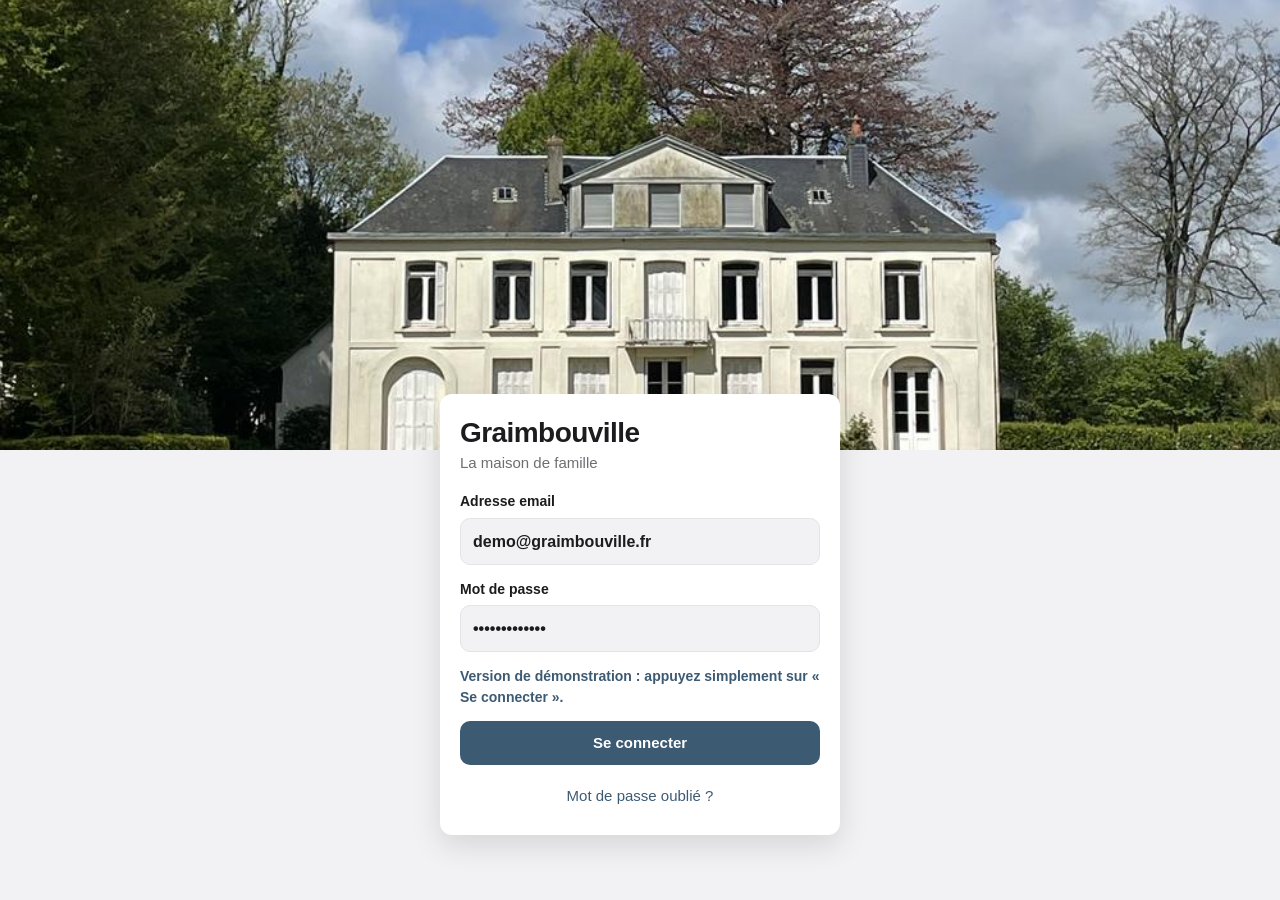
==== index.html @ 717fedf2 "Démo publique de Graimbouville (GitHub Pages) Co-Authored-By: Claude Opus 5.5 <noreply@anthropic.com" ====
<!doctype html>
<html lang="fr">
<head>
<meta charset="utf-8">
<meta name="viewport" content="width=device-width, initial-scale=1, viewport-fit=cover">
<meta name="robots" content="noindex, nofollow">
<link rel="icon" type="image/png" href="[data-uri]">
</head>
<body>
<title>Graimbouville</title>
<meta name="theme-color" content="#f2f2f5">
<style>
/* =====================================================================
   Graimbouville — feuille de style (mobile d'abord, mode sombre inclus)
   ===================================================================== */
:root {
  --primaire: #3d5a73;
  --primaire-clair: #eaeef2;
  --accent: #3d5a73;
  --fond: #f2f2f5;
  --carte: #ffffff;
  --texte: #1c1c1e;
  --discret: #6e6e73;
  --bordure: #e3e3e8;
  --segment: #e4e4e9;
  --bouton-gris: #e3e3e8;
  --nav-fond: rgba(249, 249, 251, .94);
  --toast: #2c2c2e;
  --danger: #c0392b;
  --succes: #3d5a73;
  --ombre: none;
  --entete-fond: #f2f2f5;
  --entete-texte: #1c1c1e;
  --sur-primaire: #ffffff;
  --rayon: 12px;
  --nav-h: 64px;
  color-scheme: light;
}
/* Thème sombre : selon le réglage du téléphone, ou forcé par data-theme */
@media (prefers-color-scheme: dark) {
  :root:not([data-theme="light"]) {
    --primaire: #9bb7cf;
    --primaire-clair: #243241;
    --accent: #9bb7cf;
    --fond: #0f1012;
    --carte: #1c1c1e;
    --texte: #f2f2f7;
    --discret: #98989f;
    --bordure: #2e2e31;
    --segment: #26262a;
    --bouton-gris: #2c2c2f;
    --nav-fond: rgba(22, 22, 24, .94);
    --toast: #3a3a3d;
    --danger: #ff6b5e;
    --succes: #9bb7cf;
    --ombre: none;
    --entete-fond: #0f1012;
    --entete-texte: #f2f2f7;
    --sur-primaire: #0f1a24;
    color-scheme: dark;
  }
}
:root[data-theme="dark"] {
  --primaire: #9bb7cf;
  --primaire-clair: #243241;
  --accent: #9bb7cf;
  --fond: #0f1012;
  --carte: #1c1c1e;
  --texte: #f2f2f7;
  --discret: #98989f;
  --bordure: #2e2e31;
  --segment: #26262a;
  --bouton-gris: #2c2c2f;
  --nav-fond: rgba(22, 22, 24, .94);
  --toast: #3a3a3d;
  --danger: #ff6b5e;
  --succes: #9bb7cf;
  --ombre: none;
  --entete-fond: #0f1012;
  --entete-texte: #f2f2f7;
  --sur-primaire: #0f1a24;
  color-scheme: dark;
}

* { box-sizing: border-box; }
html { -webkit-text-size-adjust: 100%; }
body {
  margin: 0;
  font-family: -apple-system, BlinkMacSystemFont, "Segoe UI", Roboto, "Helvetica Neue", Arial, sans-serif;
  font-size: 16px;
  line-height: 1.45;
  background: var(--fond);
  color: var(--texte);
  -webkit-tap-highlight-color: transparent;
}
[hidden] { display: none !important; }
a { color: var(--primaire); }
h1, h2, h3 { margin: 0; line-height: 1.2; }
code { background: var(--primaire-clair); padding: 1px 5px; border-radius: 4px; }

/* ---------- Écrans plein écran ---------- */
.ecran-centre {
  min-height: 100vh;
  min-height: 100dvh;
  display: flex; flex-direction: column; align-items: center; justify-content: center;
  padding: 24px 16px; text-align: center; gap: 8px;
}
.logo { border-radius: 22px; }
.sous-titre { color: var(--discret); margin: 0 0 16px; }

/* ---------- Écran de connexion avec la photo de la maison ---------- */
.connexion { min-height: 100vh; min-height: 100dvh; display: flex; flex-direction: column; background: var(--fond); }
.connexion-photo { height: 50vh; height: 50dvh; min-height: 260px; max-height: 560px; overflow: hidden; background: #c9d6e2; }
.connexion-photo img { width: 100%; height: 100%; object-fit: cover; object-position: center 62%; display: block; }
.connexion-contenu {
  position: relative; flex: 1; display: flex; justify-content: center; align-items: flex-start;
  margin-top: -56px; padding: 0 16px calc(24px + env(safe-area-inset-bottom));
}
.connexion-titre { display: flex; flex-direction: column; gap: 2px; margin-bottom: 4px; }
.connexion-titre h1 { font-size: 28px; font-weight: 700; letter-spacing: -.02em; }
.connexion-titre .sous-titre { margin: 0; font-size: 15px; }
.formulaire-connexion {
  width: 100%; max-width: 400px; text-align: left; background: var(--carte);
  display: flex; flex-direction: column; gap: 14px; padding: 22px 20px; border-radius: 16px;
  box-shadow: 0 10px 30px rgba(0, 0, 0, .12);
}
.formulaire-connexion label { display: flex; flex-direction: column; gap: 6px; font-weight: 600; font-size: 14px; }

/* ---------- En-tête ---------- */
.entete {
  position: sticky; top: 0; z-index: 10;
  display: flex; align-items: center; gap: 10px;
  padding: calc(env(safe-area-inset-top) + 10px) 16px 10px;
  padding-left: max(16px, env(safe-area-inset-left, 0px)); padding-right: max(16px, env(safe-area-inset-right, 0px));
  background: var(--entete-fond); color: var(--entete-texte);
}
.entete h1 { font-size: 30px; font-weight: 700; letter-spacing: -.02em; flex: 1; }
.entete .btn-icone { color: var(--texte); background: var(--bouton-gris); width: 36px; height: 36px; }
.pastille { font-size: 12px; background: var(--danger); color: #fff; padding: 3px 8px; border-radius: 99px; }

/* ---------- Icônes au trait ---------- */
.ico { display: inline-flex; flex: none; width: 1.15em; height: 1.15em; }
.ico svg, svg.ico { width: 100%; height: 100%; }
svg.ico, .ico svg { fill: none; stroke: currentColor; stroke-width: 1.8; stroke-linecap: round; stroke-linejoin: round; }

/* ---------- Contenu ---------- */
main {
  padding: 12px 16px calc(var(--nav-h) + env(safe-area-inset-bottom) + 90px);
  max-width: 720px; margin: 0 auto;
  display: flex; flex-direction: column; gap: 12px;
}
.carte { background: var(--carte); border-radius: var(--rayon); }
.pile { display: flex; flex-direction: column; gap: 10px; }
.discret { color: var(--discret); font-size: 14px; }
.erreur { color: var(--danger); font-size: 14px; margin: 0; }

.vide { text-align: center; color: var(--discret); padding: 36px 16px; }
.vide p { margin: 4px 0; }
.rouet {
  width: 28px; height: 28px; margin: 0 auto 10px;
  border: 3px solid var(--bordure); border-top-color: var(--primaire); border-radius: 50%;
  animation: tourner .8s linear infinite;
}
@keyframes tourner { to { transform: rotate(360deg); } }

.bandeau {
  display: flex; align-items: center; gap: 10px;
  padding: 10px 14px; font-size: 14px;
  background: var(--primaire-clair); color: var(--texte);
}
#bandeau-installation { max-width: 720px; margin: 10px auto 0; border-radius: var(--rayon); width: calc(100% - 32px); }
#bandeau-installation span { flex: 1; }
.bandeau.info { border-radius: var(--rayon); color: var(--discret); background: var(--carte); }
.bandeau .ico { color: var(--primaire); }

/* ---------- Boutons ---------- */
button { font: inherit; color: inherit; }
.btn {
  display: inline-flex; align-items: center; justify-content: center; gap: 6px;
  min-height: 44px; padding: 10px 16px;
  border-radius: 10px; border: 1px solid transparent;
  font-weight: 600; font-size: 15px; text-decoration: none; cursor: pointer;
  background: var(--primaire-clair); color: var(--primaire);
}
.btn:disabled { opacity: .55; cursor: default; }
.btn.primaire { background: var(--primaire); color: var(--sur-primaire); }
.btn.secondaire { background: var(--carte); border-color: var(--bordure); color: var(--texte); }
.btn.danger { background: transparent; border-color: var(--danger); color: var(--danger); }
.btn.lien { background: none; border: none; min-height: 0; padding: 6px 4px; color: var(--primaire); font-weight: 500; }
.btn.lien.danger { color: var(--danger); }
.btn.large { width: 100%; }
.btn.petit { min-height: 34px; padding: 6px 12px; font-size: 14px; }
.btn-icone {
  width: 40px; height: 40px; flex: none;
  display: inline-flex; align-items: center; justify-content: center;
  border: none; border-radius: 50%; background: transparent; cursor: pointer; font-size: 18px;
}
.btn-icone.petit { width: 34px; height: 34px; font-size: 16px; }
.btn-icone:disabled { opacity: .25; }
.btn-icone:active, .btn:active { transform: scale(.97); }

/* ---------- Bouton flottant ---------- */
.fab {
  position: fixed; z-index: 20;
  right: 18px; bottom: calc(var(--nav-h) + env(safe-area-inset-bottom) + 16px);
  width: 56px; height: 56px; border-radius: 50%; border: none;
  display: flex; align-items: center; justify-content: center;
  background: var(--primaire); color: var(--sur-primaire); font-size: 26px;
  box-shadow: 0 4px 14px rgba(0, 0, 0, .2); cursor: pointer;
}
.fab .ico { stroke-width: 2.2; }
.fab:active { transform: scale(.94); }

/* ---------- Barre d'onglets du bas ---------- */
.onglets {
  position: fixed; left: 0; right: 0; bottom: 0; z-index: 15;
  display: grid; grid-template-columns: repeat(4, 1fr);
  height: calc(var(--nav-h) + env(safe-area-inset-bottom));
  padding-bottom: env(safe-area-inset-bottom);
  background: var(--nav-fond); border-top: 1px solid var(--bordure);
  -webkit-backdrop-filter: blur(12px); backdrop-filter: blur(12px);
}
.onglets button {
  display: flex; flex-direction: column; align-items: center; justify-content: center; gap: 3px;
  border: none; background: none; font-size: 11px; color: var(--discret); cursor: pointer;
}
.onglets button .ico { width: 24px; height: 24px; }
.onglets button.actif { color: var(--primaire); font-weight: 600; }

/* ---------- Sous-onglets ---------- */
.sous-onglets { display: flex; gap: 4px; background: var(--segment); padding: 3px; border-radius: 10px; }
.sous-onglets button {
  flex: 1; border: none; background: none; padding: 8px 4px; border-radius: 8px;
  font-size: 14px; font-weight: 500; color: var(--discret); cursor: pointer; white-space: nowrap;
}
.sous-onglets button.actif { background: var(--carte); color: var(--texte); font-weight: 600; box-shadow: 0 1px 3px rgba(0, 0, 0, .1); }

/* ---------- Formulaires ---------- */
input, select, textarea {
  width: 100%; font: inherit; font-size: 16px; /* 16px évite le zoom automatique sur iPhone */
  padding: 11px 12px; border-radius: 10px;
  border: 1px solid var(--bordure); background: var(--fond); color: var(--texte);
}
textarea { resize: vertical; }
input:focus, select:focus, textarea:focus { outline: 2px solid var(--primaire); outline-offset: 0; border-color: transparent; }
select { appearance: none; -webkit-appearance: none;
  background-image: linear-gradient(45deg, transparent 50%, var(--discret) 50%), linear-gradient(135deg, var(--discret) 50%, transparent 50%);
  background-position: calc(100% - 18px) 50%, calc(100% - 13px) 50%;
  background-size: 5px 5px; background-repeat: no-repeat; padding-right: 32px; }
input[type="date"] { min-height: 46px; }

dialog#modale {
  width: 100%; max-width: 560px; max-height: 92vh; max-height: 92dvh;
  margin: auto auto 0; padding: 0; border: none;
  border-radius: 20px 20px 0 0; background: var(--carte); color: var(--texte);
}
@media (min-width: 600px) { dialog#modale { margin: auto; border-radius: 20px; } }
dialog#modale::backdrop { background: rgba(0, 0, 0, .45); }
.formulaire { display: flex; flex-direction: column; max-height: 92vh; max-height: 92dvh; }
.formulaire-entete { display: flex; align-items: center; justify-content: space-between; padding: 14px 12px 8px 18px; border-bottom: 1px solid var(--bordure); }
.formulaire-entete h2 { font-size: 18px; }
.formulaire-corps { overflow-y: auto; padding: 14px 18px; display: flex; flex-direction: column; gap: 14px; -webkit-overflow-scrolling: touch; }
.formulaire-pied {
  display: flex; gap: 8px; align-items: center; flex-wrap: wrap;
  padding: 12px 18px calc(12px + env(safe-area-inset-bottom)); border-top: 1px solid var(--bordure);
}
.formulaire .erreur { padding: 0 18px; }
.espace { flex: 1; }
.champ { display: flex; flex-direction: column; gap: 6px; }
.label { font-weight: 600; font-size: 14px; }
.aide { color: var(--discret); }
.avec-bouton { display: flex; gap: 6px; align-items: center; }

.segments { display: flex; gap: 6px; flex-wrap: wrap; }
.segments label { flex: 1; min-width: 110px; }
.segments input { position: absolute; opacity: 0; pointer-events: none; width: 1px; }
.segments span {
  display: block; text-align: center; padding: 11px; border-radius: 10px; cursor: pointer;
  border: 1px solid var(--bordure); background: var(--fond); font-weight: 600;
}
.segments input:checked + span { background: var(--primaire); color: var(--sur-primaire); border-color: var(--primaire); }

.champ-photo .rangee { display: flex; gap: 8px; align-items: center; flex-wrap: wrap; }
img.apercu { max-width: 100%; max-height: 240px; border-radius: 10px; display: block; margin-bottom: 8px; cursor: zoom-in; }
.champ-photos { display: flex; flex-direction: column; gap: 10px; }
.liste-photos-form { display: flex; flex-direction: column; gap: 10px; }
.photo-form { display: flex; gap: 10px; align-items: flex-start; }
.photo-form .miniature { width: 92px; height: 92px; }
.photo-form-texte { flex: 1; display: flex; flex-direction: column; align-items: flex-start; gap: 2px; }

img.miniature { width: 56px; height: 56px; object-fit: cover; border-radius: 8px; flex: none; cursor: zoom-in; background: var(--primaire-clair); }
img.en-chargement { background: var(--primaire-clair); min-height: 60px; animation: pulser 1.2s ease-in-out infinite; }
@keyframes pulser { 50% { opacity: .5; } }
.photo-absente { font-size: 13px; color: var(--discret); font-style: italic; }

/* ---------- Dépenses ---------- */
.filtres { display: flex; gap: 6px; flex-wrap: wrap; align-items: center; }
.filtres select { width: auto; flex: 1 1 120px; padding: 7px 30px 7px 12px; font-size: 14px; border-radius: 99px; background-color: var(--carte); color: var(--texte); }
.filtres select.actif { border-color: var(--primaire); background-color: var(--primaire); color: var(--sur-primaire); font-weight: 600; }
.resume { padding: 16px; display: flex; gap: 16px; align-items: center; flex-wrap: wrap; }
.resume-total { display: flex; flex-direction: column; flex: 1; min-width: 150px; }
.resume-total strong { font-size: 30px; font-weight: 700; letter-spacing: -.02em; color: var(--texte); font-variant-numeric: tabular-nums; }
.resume-payeurs { display: flex; flex-direction: column; gap: 4px; font-size: 14px; }
.resume-payeurs div { display: flex; justify-content: space-between; gap: 16px; font-variant-numeric: tabular-nums; }
.groupe { display: flex; flex-direction: column; gap: 6px; }
.groupe-titre { display: flex; justify-content: space-between; font-size: 12.5px; font-weight: 500; color: var(--discret); text-transform: uppercase; letter-spacing: .04em; padding: 8px 16px 0; font-variant-numeric: tabular-nums; }
.liste { overflow: hidden; }
.ligne-depense {
  display: flex; align-items: center; gap: 12px; width: 100%;
  padding: 12px 14px; background: none; border: none; border-bottom: 1px solid var(--bordure);
  text-align: left; cursor: pointer;
}
.ligne-depense:last-child { border-bottom: none; }
.ligne-depense:active { background: var(--primaire-clair); }
.icone-cat { font-size: 18px; width: 36px; height: 36px; flex: none; display: flex; align-items: center; justify-content: center; background: var(--primaire-clair); color: var(--primaire); border-radius: 8px; }
.depense-texte { flex: 1; min-width: 0; display: flex; flex-direction: column; }
.depense-texte strong { font-weight: 600; overflow: hidden; text-overflow: ellipsis; white-space: nowrap; }
.depense-texte small { color: var(--discret); font-size: 13px; }
.montant { font-weight: 600; white-space: nowrap; font-variant-numeric: tabular-nums; }
.trombone { color: var(--discret); font-size: 14px; margin-left: 4px; vertical-align: -2px; }
.pied-liste { display: flex; justify-content: center; padding-top: 8px; }

/* ---------- Contacts ---------- */
.recherche { background: var(--carte); }
.contact, .coffre { padding: 4px 14px 12px; }
.contact-entete, .coffre-entete {
  display: flex; align-items: center; gap: 12px; width: 100%;
  background: none; border: none; padding: 10px 0; text-align: left; cursor: pointer;
}
.avatar { font-size: 19px; width: 40px; height: 40px; flex: none; display: flex; align-items: center; justify-content: center; background: var(--primaire-clair); color: var(--primaire); border-radius: 8px; }
.contact-texte { flex: 1; display: flex; flex-direction: column; min-width: 0; }
.contact-texte strong { font-size: 17px; }
.contact-texte small { color: var(--discret); }
.chevron { font-size: 17px; color: var(--discret); }
.contact-detail { margin: 0 0 8px; font-size: 14px; color: var(--discret); display: flex; gap: 4px; align-items: flex-start; }
.notes { white-space: pre-line; }
.contact-actions { display: flex; gap: 8px; flex-wrap: wrap; }
.contact-actions .btn { flex: 1 1 auto; }
.grille-urgences { display: grid; grid-template-columns: repeat(auto-fill, minmax(150px, 1fr)); gap: 8px; }
.urgence {
  display: flex; flex-direction: column; padding: 12px; border-radius: 12px; text-decoration: none;
  background: var(--carte); color: var(--texte);
}
.urgence strong { font-size: 22px; color: var(--danger); font-variant-numeric: tabular-nums; }
.urgence span { font-size: 13px; color: var(--discret); }
.urgence.long strong { font-size: 17px; white-space: nowrap; }

/* ---------- Coffre-fort ---------- */
.ligne-info {
  display: grid; grid-template-columns: 110px 1fr auto; gap: 8px; align-items: center;
  padding: 8px 0; border-top: 1px solid var(--bordure); font-size: 15px;
}
.ligne-libelle { color: var(--discret); font-size: 13px; }
.ligne-valeur { word-break: break-all; min-width: 0; }
.ligne-valeur .masque { letter-spacing: .12em; color: var(--discret); }
.actions-ligne { display: flex; gap: 2px; }
@media (max-width: 380px) {
  .ligne-info { grid-template-columns: 1fr auto; }
  .ligne-libelle { grid-column: 1 / -1; }
}

/* ---------- Procédures ---------- */
.progression { display: flex; align-items: center; gap: 10px; font-size: 14px; color: var(--discret); }
.progression .barre { flex: 1; height: 6px; background: var(--bordure); border-radius: 99px; overflow: hidden; }
.progression .barre div { height: 100%; background: var(--succes); transition: width .25s; }
.etape { padding: 12px 14px; }
.etape-entete { display: flex; align-items: center; gap: 12px; }
.etape-entete h3 { flex: 1; font-size: 17px; }
.etape-outils { display: flex; }
.case {
  width: 36px; height: 36px; flex: none; border-radius: 50%;
  display: inline-flex; align-items: center; justify-content: center;
  border: 2px solid var(--primaire); background: var(--carte); color: var(--primaire);
  font-weight: 700; cursor: pointer;
}
.case.cochee { background: var(--succes); border-color: var(--succes); color: var(--sur-primaire); }
.case .ico { stroke-width: 2.4; }
.case.repere { border: none; background: var(--primaire-clair); border-radius: 8px; cursor: default; }
.etape.faite h3, .etape.faite .etape-description { color: var(--discret); text-decoration: line-through; }
.etape-description { white-space: pre-line; margin: 10px 0 0; }
.etape-photos { display: flex; flex-direction: column; gap: 12px; margin-top: 12px; }
.etape-photos figure { margin: 0; }
img.photo-etape { width: 100%; max-height: 360px; object-fit: cover; border-radius: 10px; display: block; cursor: zoom-in; min-height: 120px; }
.etape-photos figcaption { margin-top: 6px; font-size: 14px; padding: 8px 10px; background: var(--fond); border-radius: 8px; white-space: pre-line; }

/* ---------- Visionneuse ---------- */
#visionneuse {
  position: fixed; inset: 0; z-index: 100; background: rgba(0, 0, 0, .94);
  display: flex; flex-direction: column; align-items: center; justify-content: center; padding: 16px;
}
#visionneuse img { max-width: 100%; max-height: 82vh; object-fit: contain; }
#visionneuse .legende { color: #fff; text-align: center; max-width: 600px; white-space: pre-line; }
#visionneuse .fermer {
  position: absolute; top: calc(env(safe-area-inset-top) + 12px); right: 12px;
  width: 44px; height: 44px; border-radius: 50%; border: none; background: rgba(255, 255, 255, .2); color: #fff; font-size: 20px;
}

/* ---------- Message temporaire ---------- */
#toast {
  position: fixed; left: 50%; z-index: 200;
  bottom: calc(var(--nav-h) + env(safe-area-inset-bottom) + 90px);
  transform: translate(-50%, 20px); opacity: 0; pointer-events: none;
  background: var(--toast); color: #fff; padding: 10px 16px; border-radius: 12px;
  font-size: 14px; max-width: calc(100% - 32px); text-align: center; transition: all .25s;
}
#toast.visible { opacity: 1; transform: translate(-50%, 0); }
#toast.erreur { background: var(--danger); }

/* ---------- Fenêtre de confirmation ---------- */
dialog.confirmation {
  width: calc(100% - 32px); max-width: 380px; padding: 20px; border: none; border-radius: 16px;
  background: var(--carte); color: var(--texte);
}
dialog.confirmation::backdrop { background: rgba(0, 0, 0, .45); }
dialog.confirmation p { margin: 0 0 18px; font-size: 16px; }
.rangee-droite { display: flex; gap: 8px; justify-content: flex-end; flex-wrap: wrap; }

/* ---------- Ajouts de la démo ---------- */
.bandeau-demo {
  display: flex; align-items: center; gap: 10px; flex-wrap: wrap;
  padding: 8px max(16px, env(safe-area-inset-left, 0px)) 8px max(16px, env(safe-area-inset-right, 0px));
  background: var(--primaire-clair); color: var(--texte); font-size: 13px;
}
.bandeau-demo > span { flex: 1 1 200px; min-width: 0; }
.aide-demo { margin: 0; font-size: 14px; color: var(--primaire); font-weight: 600; }

</style>


  <!-- Écran de chargement -->
  <div id="ecran-chargement" class="ecran-centre">
    <img src="[data-uri]" alt="" width="96" height="96" class="logo">
    <p>Chargement…</p>
  </div>

  <!-- Écran : configuration manquante -->
  <div id="ecran-config" class="ecran-centre" hidden>
    <img src="[data-uri]" alt="" width="96" height="96" class="logo">
    <h1>Configuration à terminer</h1>
    <p>Le fichier <code>js/firebase-config.js</code> doit être complété avec les informations
      de votre projet Firebase. Suivez le guide d'installation (README).</p>
  </div>

  <!-- Écran : connexion -->
  <div id="ecran-connexion" class="connexion" hidden>
    <div class="connexion-photo">
      <img src="[data-uri]" alt="La maison de Graimbouville vue depuis la pelouse">
    </div>
    <div class="connexion-contenu">
    <form id="form-connexion" class="carte formulaire-connexion">
      <div class="connexion-titre">
        <h1>Graimbouville</h1>
        <p class="sous-titre">La maison de famille</p>
      </div>
      <label>Adresse email
        <input type="email" name="email" autocomplete="username" required>
      </label>
      <label>Mot de passe
        <input type="password" name="motdepasse" autocomplete="current-password" required>
      </label>
      <p id="erreur-connexion" class="erreur" hidden></p>
      <button type="submit" class="btn primaire large">Se connecter</button>
      <button type="button" id="btn-oubli" class="btn lien">Mot de passe oublié ?</button>
    </form>
    </div>
  </div>

  <!-- Application -->
  <div id="app" hidden>
    <header class="entete">
      <h1 id="titre-page">Graimbouville</h1>
      <span id="hors-ligne" class="pastille" hidden>Hors connexion</span>
      <button id="btn-compte" class="btn-icone" type="button" aria-label="Mon compte"><svg class="ico" viewBox="0 0 24 24" aria-hidden="true"><circle cx="12" cy="8" r="4"/><path d="M4 21a8 8 0 0 1 16 0"/></svg></button>
    </header>

    <div id="bandeau-installation" class="bandeau" hidden></div>

    <main id="contenu"></main>

    <button id="fab" class="fab" type="button" aria-label="Ajouter"><svg class="ico" viewBox="0 0 24 24" aria-hidden="true"><path d="M12 5v14M5 12h14"/></svg></button>

    <nav class="onglets">
      <button type="button" data-route="depenses"><svg class="ico" viewBox="0 0 24 24" aria-hidden="true"><path d="M17 6.5A6.5 6.5 0 1 0 17 17.5M4 10h9M4 14h9"/></svg>Dépenses</button>
      <button type="button" data-route="contacts"><svg class="ico" viewBox="0 0 24 24" aria-hidden="true"><path d="M5 4h4l2 5-2.5 1.5a11 11 0 0 0 5 5L15 13l5 2v4a1 1 0 0 1-1 1A16 16 0 0 1 4 5a1 1 0 0 1 1-1z"/></svg>Contacts</button>
      <button type="button" data-route="coffre"><svg class="ico" viewBox="0 0 24 24" aria-hidden="true"><rect x="5" y="11" width="14" height="9" rx="2"/><path d="M8 11V8a4 4 0 0 1 8 0v3"/></svg>Coffre-fort</button>
      <button type="button" data-route="maison"><svg class="ico" viewBox="0 0 24 24" aria-hidden="true"><path d="M4 11l8-7 8 7v9H4z"/><path d="M10 20v-5h4v5"/></svg>Maison</button>
    </nav>
  </div>

  <!-- Fenêtre de formulaire (remplie par le script) -->
  <dialog id="modale"></dialog>

  <!-- Visionneuse de photo plein écran -->
  <div id="visionneuse" hidden>
    <button type="button" class="fermer" aria-label="Fermer"><svg class="ico" viewBox="0 0 24 24" aria-hidden="true"><path d="M6 6l12 12M18 6L6 18"/></svg></button>
    <img alt="">
    <p class="legende"></p>
  </div>

  <div id="toast" role="status" aria-live="polite"></div>

<script type="module">
// =====================================================================
//  DÉMO GRAIMBOUVILLE — remplace Firebase par une base en mémoire
//  remplie de FAUSSES données. Ce fichier est assemblé avec js/app.js
//  par demo/construire.py ; il n'est pas utilisé par la vraie application.
// =====================================================================
window.GRAIMBOUVILLE_DEMO = true;

const firebaseConfig = { apiKey: "DEMO" };
const PAYEURS = ["Moi", "Mes parents"];

// ---------- Faux Firebase Auth ----------
let demoUtilisateur = null;
const demoAbonnesAuth = [];
function initializeApp(c) { return { c }; }
function getAuth() { return { get currentUser() { return demoUtilisateur; } }; }
function onAuthStateChanged(a, cb) { demoAbonnesAuth.push(cb); setTimeout(() => cb(demoUtilisateur), 0); }
async function signInWithEmailAndPassword(a, email) {
  await new Promise((r) => setTimeout(r, 400));
  demoUtilisateur = { email: email || "demo@graimbouville.fr" };
  demoAbonnesAuth.forEach((s) => s(demoUtilisateur));
}
async function signOut() { demoUtilisateur = null; demoAbonnesAuth.forEach((s) => s(null)); }
async function sendPasswordResetEmail() { /* rien en démo */ }

// ---------- Faux Firestore ----------
const demoBase = {};
const demoEcouteurs = {};
let demoCompteur = 0;
const MARQUEUR_DATE = "__horodatage__";
const demoCollection = (nom) => (demoBase[nom] ||= new Map());
function demoInstantane(nom) {
  return {
    docs: [...demoCollection(nom).entries()].map(([id, d]) => ({
      id, data: () => ({ ...d, photos: d.photos ? d.photos.map((p) => ({ ...p })) : d.photos })
    }))
  };
}
function demoNotifier(nom) { (demoEcouteurs[nom] || []).forEach((cb) => cb(demoInstantane(nom))); }
function initializeFirestore() { return {}; }
function persistentLocalCache() { return {}; }
function persistentMultipleTabManager() { return {}; }
function collection(db, nom) { return { nom }; }
function doc(a, b, c) {
  if (a && a.nom && b === undefined) return { nom: a.nom, id: "demo" + (++demoCompteur) };
  return { nom: b, id: c };
}
function serverTimestamp() { return MARQUEUR_DATE; }
async function setDoc(ref, data, opts) {
  const m = demoCollection(ref.nom);
  const ancien = opts && opts.merge ? (m.get(ref.id) || {}) : {};
  const propre = {};
  for (const [k, v] of Object.entries(data)) {
    if (v === undefined) continue;
    if (v === MARQUEUR_DATE) { const t = Date.now(); propre[k] = { toMillis: () => t }; } else propre[k] = v;
  }
  m.set(ref.id, { ...ancien, ...propre });
  demoNotifier(ref.nom);
}
async function deleteDoc(ref) { demoCollection(ref.nom).delete(ref.id); demoNotifier(ref.nom); }
async function getDoc(ref) {
  await new Promise((r) => setTimeout(r, 120));
  const d = demoCollection(ref.nom).get(ref.id);
  return { exists: () => !!d, data: () => d };
}
function onSnapshot(c, cb) {
  (demoEcouteurs[c.nom] ||= []).push(cb);
  setTimeout(() => cb(demoInstantane(c.nom)), 250);
  return () => { demoEcouteurs[c.nom] = demoEcouteurs[c.nom].filter((x) => x !== cb); };
}
function writeBatch() {
  const ops = [];
  return {
    update(ref, d) { ops.push([ref, d]); },
    async commit() { for (const [r, d] of ops) await setDoc(r, d, { merge: true }); }
  };
}

// ---------- Photos d'exemple dessinées à la volée ----------
function demoPhoto(titre, emoji, teinte) {
  const c = document.createElement("canvas");
  c.width = 800; c.height = 560;
  const g = c.getContext("2d");
  const fond = g.createLinearGradient(0, 0, 800, 560);
  fond.addColorStop(0, `hsl(${teinte} 35% 78%)`);
  fond.addColorStop(1, `hsl(${teinte} 30% 58%)`);
  g.fillStyle = fond; g.fillRect(0, 0, 800, 560);
  g.font = "180px sans-serif"; g.textAlign = "center"; g.textBaseline = "middle";
  g.fillText(emoji, 400, 240);
  g.fillStyle = "rgba(0,0,0,.55)"; g.fillRect(0, 440, 800, 120);
  g.fillStyle = "#fff"; g.font = "bold 34px sans-serif"; g.fillText(titre, 400, 485);
  g.font = "22px sans-serif"; g.fillText("Photo d'exemple (démo)", 400, 528);
  return c.toDataURL("image/jpeg", 0.8);
}
function demoTicket() {
  const c = document.createElement("canvas");
  c.width = 500; c.height = 760;
  const g = c.getContext("2d");
  g.fillStyle = "#e9e6df"; g.fillRect(0, 0, 500, 760);
  g.fillStyle = "#fff"; g.fillRect(60, 30, 380, 700);
  g.fillStyle = "#222"; g.textAlign = "center";
  g.font = "bold 30px monospace"; g.fillText("BRICO-EXEMPLE", 250, 90);
  g.font = "18px monospace"; g.fillText("Magasin fictif — démo", 250, 122);
  g.textAlign = "left"; g.font = "20px monospace";
  const lignes = [["Peinture blanche 10L", "39,90"], ["Rouleau + bac", "6,00"], ["", ""], ["TOTAL TTC", "45,90 €"]];
  lignes.forEach(([a, b], i) => { g.fillText(a, 90, 200 + i * 44); g.textAlign = "right"; g.fillText(b, 410, 200 + i * 44); g.textAlign = "left"; });
  g.textAlign = "center"; g.font = "18px monospace"; g.fillText("Merci de votre visite", 250, 660);
  return c.toDataURL("image/jpeg", 0.8);
}

// ---------- Fausses données ----------
(function remplirDemo() {
  const ajout = (nom, data) => {
    const id = "demo" + (++demoCompteur);
    demoCollection(nom).set(id, data);
    return id;
  };
  const photo = (dataUrl) => ajout("photos", { data: dataUrl });
  const auteur = { creePar: "demo@graimbouville.fr" };

  // Dépenses
  const ticket = photo(demoTicket());
  [
    ["2026-10-24", "Achat de peinture (chambre du haut)", "Achats divers / courses", 45.9, "Moi", ticket],
    ["2026-10-12", "Ramonage de la cheminée", "Réparations", 85, "Mes parents"],
    ["2026-10-03", "Facture d'électricité septembre", "Électricité", 38.6, "Mes parents"],
    ["2026-09-18", "Réparation fuite toiture", "Réparations", 820, "Mes parents"],
    ["2026-09-05", "Courses d'ouverture (produits ménagers)", "Achats divers / courses", 62.35, "Moi"],
    ["2026-08-28", "Facture d'eau semestrielle", "Eau", 74.2, "Mes parents"],
    ["2026-08-14", "Remplacement du ballon d'eau chaude", "Réparations", 1240, "Moi"],
    ["2026-07-02", "Tondeuse : révision", "Réparations", 95, "Moi"],
    ["2026-06-15", "Facture d'électricité printemps", "Électricité", 52.1, "Mes parents"],
    ["2026-03-01", "Assurance habitation 2026", "Assurance", 412.4, "Mes parents"],
    ["2026-02-10", "Bois de chauffage (2 stères)", "Achats divers / courses", 190, "Moi"],
    ["2025-12-20", "Facture d'eau semestrielle", "Eau", 68.9, "Mes parents"],
    ["2025-11-08", "Purge et entretien chaudière", "Réparations", 160, "Mes parents"],
    ["2025-03-01", "Assurance habitation 2025", "Assurance", 398, "Mes parents"]
  ].forEach(([date, libelle, categorie, montant, payeur, photoId]) =>
    ajout("depenses", { date, libelle, categorie, montant, payeur, photoId: photoId || null, notes: "", ...auteur }));

  // Contacts (noms et numéros fictifs)
  [
    ["artisan", "Plomberie Exemple", "Plombier", "02 00 00 00 01", "Intervient sous 48 h. A remplacé le ballon d'eau chaude en 2026."],
    ["artisan", "Toitures Démo", "Couvreur", "02 00 00 00 02", "Devis gratuit. Réparation de la fuite en septembre."],
    ["artisan", "Élec Service Fictif", "Électricien", "06 00 00 00 03", ""],
    ["artisan", "M. Exemple", "Jardinier / paysagiste", "06 00 00 00 04", "Tonte toutes les 3 semaines d'avril à octobre."],
    ["voisin", "Mme Voisine (exemple)", "Voisine d'en face, garde un double des clés", "06 00 00 00 05", "Prévenir de nos dates d'arrivée."],
    ["voisin", "M. Gardien (exemple)", "Fait le tour de la maison en notre absence", "06 00 00 00 06", ""],
    ["urgence", "Cabinet médical (exemple)", "Médecin généraliste", "02 00 00 00 07", "Ouvert lundi au samedi matin."],
    ["urgence", "Mairie (exemple)", "Mairie", "02 00 00 00 08", ""]
  ].forEach(([type, nom, specialite, telephone, notes]) =>
    ajout("contacts", { type, nom, specialite, telephone, notes, ...auteur }));

  // Coffre-fort (identifiants entièrement fictifs)
  ajout("coffre", { type: "acces", titre: "Électricité (exemple)", url: "https://www.exemple.fr", identifiant: "famille.demo@exemple.fr", motDePasse: "Demo-Mdp-2026!", notes: "Compte au nom de Papa." });
  ajout("coffre", { type: "acces", titre: "Box internet (exemple)", url: "https://www.exemple.fr", identifiant: "0200000000", motDePasse: "Faux-Code-1234", notes: "Code wifi au dos de la box." });
  ajout("coffre", { type: "acces", titre: "Eau (exemple)", url: "https://www.exemple.fr", identifiant: "CLIENT-000123", motDePasse: "Exemple#Eau" });
  ajout("coffre", { type: "contrat", titre: "Assurance habitation", categorie: "Assurance", compagnie: "Assureur Exemple", numeroContrat: "HAB-0000-1234", referenceClient: "CL-998877", contact: "02 00 00 00 09", notes: "Échéance annuelle le 1er mars." });
  ajout("coffre", { type: "contrat", titre: "Électricité", categorie: "Électricité", compagnie: "Fournisseur Exemple", referenceClient: "000 111 222", compteur: "PDL 00000000000000", contact: "09 00 00 00 10" });
  ajout("coffre", { type: "contrat", titre: "Internet", categorie: "Internet / Box", compagnie: "Opérateur Exemple", numeroContrat: "BOX-4455", referenceClient: "0200000000" });
  ajout("coffre", { type: "banque", titre: "Compte maison (exemple)", titulaire: "Famille Exemple", banque: "Banque Fictive", iban: "FR7600000000000000000000000", bic: "EXEMFRPP", notes: "Faux RIB pour la démonstration." });

  // Procédures
  const etapes = {
    arrivee: [
      ["Ouvrir le robinet d'arrêt général", "Tourner la vanne bleue dans le sens inverse des aiguilles d'une montre, doucement.", [["Robinet d'arrêt", "🚰", 200, "Le robinet est dans le placard sous l'évier, derrière les produits ménagers."]]],
      ["Remonter le disjoncteur général", "Lever la manette du disjoncteur, puis vérifier que tous les petits interrupteurs sont en haut.", [["Tableau électrique", "⚡", 45, "Le tableau est dans l'entrée, derrière la porte."]]],
      ["Rallumer le chauffe-eau", "Mettre l'interrupteur « chauffe-eau » du tableau sur Marche. Compter 6 h pour avoir de l'eau chaude."],
      ["Ouvrir les volets et aérer", "Commencer par le rez-de-chaussée. Aérer 15 minutes."],
      ["Remettre le chauffage en route", "Thermostat sur 19 °C."]
    ],
    depart: [
      ["Fermer tous les volets", "Vérifier aussi le volet de la salle de bain."],
      ["Vider le réfrigérateur et le laisser ouvert", ""],
      ["Couper le chauffe-eau", "Interrupteur « chauffe-eau » du tableau sur Arrêt."],
      ["Fermer le robinet d'arrêt général", "Sens des aiguilles d'une montre jusqu'au blocage.", [["Robinet d'arrêt", "🚰", 200, "Même robinet qu'à l'arrivée, sous l'évier."]]],
      ["Chauffage en mode hors-gel", "Mettre le thermostat sur le flocon ❄️ (hors-gel) en hiver."],
      ["Fermer à clé et prévenir la voisine", "Envoyer un SMS à Mme Voisine pour la prévenir du départ."]
    ],
    repere: [
      ["Purge du chauffe-eau", "Dans le cellier, en bas à droite du ballon.", [["Purge du chauffe-eau", "🔧", 15, "Robinet rouge en bas du ballon. Ne l'ouvrir qu'avec le chauffe-eau coupé."]]],
      ["Compteur d'eau", "Regard dans le jardin, à gauche du portail. Couvercle vert."],
      ["Double des clés", "Chez Mme Voisine (voir Contacts)."]
    ]
  };
  for (const [type, liste] of Object.entries(etapes)) {
    liste.forEach(([titre, description, photos], i) => {
      ajout("procedures", {
        type, titre, description, ordre: i + 1,
        photos: (photos || []).map(([t, e, teinte, commentaire]) => ({ photoId: photo(demoPhoto(t, e, teinte)), commentaire }))
      });
    });
  }
})();

// ---------- Interface propre à la démo ----------
// Lancée juste après le chargement de l'application (elle utilise ses fonctions).
setTimeout(function interfaceDemo() {
  // Formulaire de connexion pré-rempli
  const form = document.querySelector("#form-connexion");
  form.email.value = "demo@graimbouville.fr";
  form.motdepasse.value = "demonstration";
  form.querySelector("button[type=submit]").before(
    h("p", { class: "aide-demo" }, "Version de démonstration : appuyez simplement sur « Se connecter ».")
  );

  // Bandeau « démo » sous l'en-tête
  const bandeau = h("div", { class: "bandeau-demo" },
    h("span", {}, "Démo avec de fausses données. Rien n'est enregistré : tout revient à zéro au rechargement."),
    h("button", { type: "button", class: "btn primaire petit", onclick: () => ouvrirAvis() }, ic("bulle"), "Donner mon avis")
  );
  document.querySelector(".entete").after(bandeau);

  // Commentaires claude.ai (disponibles pour le propriétaire de la page)
  let commentaires = null;
  if (window.claude && typeof window.claude.use === "function") {
    window.claude.use("comments").then((c) => { commentaires = c; }).catch(() => {});
  }

  const RUBRIQUES = { depenses: "Dépenses", contacts: "Contacts", coffre: "Coffre-fort", maison: "Maison", general: "Général / autre" };
  let brouillon = "";

  function ouvrirAvis() {
    const dlg = document.querySelector("#modale");
    const zone = h("textarea", { id: "avis-texte", rows: 5, maxlength: 3000, placeholder: "Ce qui vous plaît, ce qui manque, ce qui n'est pas clair…" });
    zone.value = brouillon;
    zone.addEventListener("input", () => { brouillon = zone.value; });
    const qui = h("input", { id: "avis-qui", type: "text", placeholder: "ex : Maman", autocomplete: "off" });
    const sujet = h("select", { id: "avis-sujet" }, Object.entries(RUBRIQUES).map(([k, v]) => h("option", { value: k }, v)));
    sujet.value = RUBRIQUES[etat.route] ? etat.route : "general";
    const message = h("p", { class: "erreur", hidden: true });

    const texteFinal = () => {
      const t = zone.value.trim();
      if (!t) return "";
      return `[${RUBRIQUES[sujet.value]}]${qui.value.trim() ? " " + qui.value.trim() + " :" : ""} ${t}`;
    };
    const exiger = () => {
      const t = texteFinal();
      if (!t) { message.textContent = "Écrivez d'abord votre remarque."; message.hidden = false; }
      return t;
    };

    const btnPublier = h("button", {
      type: "button", class: "btn primaire",
      onclick: async () => {
        const t = exiger(); if (!t) return;
        btnPublier.disabled = true; btnPublier.textContent = "Envoi…";
        try {
          const ancre = await commentaires.anchorFor(document.querySelector("#titre-page"));
          await commentaires.create({ anchor: ancre, text: t });
          brouillon = "";
          dlg.close();
          toast("Avis enregistré. Merci !");
        } catch (e) {
          const code = e && e.code;
          message.textContent = code === "consent_required"
            ? "L'avis n'a pas été publié : autorisez les commentaires pour cette page, puis réessayez."
            : "Impossible de publier l'avis ici. Utilisez « Copier le texte » et envoyez-le par SMS ou email.";
          message.hidden = false;
          if (code === "forbidden" || code === "not_granted") btnPublier.hidden = true;
        } finally {
          btnPublier.disabled = false; btnPublier.textContent = "Publier l'avis";
        }
      }
    }, "Publier l'avis");
    btnPublier.hidden = !commentaires;

    const btnCopier = h("button", {
      type: "button", class: commentaires ? "btn secondaire" : "btn primaire",
      onclick: () => { const t = exiger(); if (t) copier(t, "Texte"); }
    }, "Copier le texte");

    dlg.replaceChildren(h("div", { class: "formulaire" },
      h("div", { class: "formulaire-entete" },
        h("h2", {}, "Votre avis sur l'application"),
        h("button", { type: "button", class: "btn-icone", "aria-label": "Fermer", onclick: () => dlg.close() }, ic("croix"))
      ),
      h("div", { class: "formulaire-corps" },
        h("label", { class: "champ", for: "avis-qui" }, h("span", { class: "label" }, "Votre prénom"), qui),
        h("label", { class: "champ", for: "avis-sujet" }, h("span", { class: "label" }, "Ça concerne"), sujet),
        h("label", { class: "champ", for: "avis-texte" }, h("span", { class: "label" }, "Votre remarque ou idée"), zone),
        h("p", { class: "discret" }, commentaires
          ? "« Publier l'avis » l'ajoute en commentaire sur cette page, lisible ensuite pour faire évoluer l'application."
          : "Copiez le texte puis envoyez-le par SMS ou email à la personne qui vous a montré l'application.")
      ),
      message,
      h("div", { class: "formulaire-pied" }, h("span", { class: "espace" }), btnCopier, btnPublier)
    ));
    dlg.showModal();
  }
}, 0);


// ===================== Application (copie de site/js/app.js) =====================
// =====================================================================
//  GRAIMBOUVILLE — Application familiale de gestion de la maison
//  Firebase : Authentication (email / mot de passe) + Cloud Firestore
//  Les photos sont compressées sur le téléphone puis stockées dans
//  Firestore (collection "photos") : aucun service payant n'est requis.
// =====================================================================

// ---------------------------------------------------------------------
//  Listes de référence
// ---------------------------------------------------------------------
const CATEGORIES = ["Assurance", "Réparations", "Électricité", "Eau", "Achats divers / courses"];
const ICONES_CATEGORIE = {
  "Assurance": "bouclier", "Réparations": "outil", "Électricité": "eclair", "Eau": "goutte", "Achats divers / courses": "panier"
};
const SPECIALITES = [
  "Plombier", "Couvreur", "Électricien", "Maçon", "Chauffagiste", "Menuisier",
  "Serrurier", "Peintre", "Jardinier / paysagiste", "Ramoneur", "Vidange fosse septique", "Homme toutes mains"
];
const TYPES_CONTACT = {
  artisan: { libelle: "Artisans", icone: "outil", champSpecialite: "Spécialité", exemple: "ex : Plombier" },
  voisin: { libelle: "Voisins", icone: "maison", champSpecialite: "Lien / rôle", exemple: "ex : Voisin de droite, gardien" },
  urgence: { libelle: "Secours", icone: "secours", champSpecialite: "Service", exemple: "ex : Médecin, mairie, hôpital" }
};
const URGENCES_NATIONALES = [
  { nom: "SAMU", tel: "15" },
  { nom: "Police / Gendarmerie", tel: "17" },
  { nom: "Pompiers", tel: "18" },
  { nom: "Urgence européen", tel: "112" },
  { nom: "Urgence gaz (GRDF)", tel: "0800473333" },
  { nom: "Dépannage électricité Enedis (76)", tel: "0972675076" }
];
const TYPES_COFFRE = {
  acces: { libelle: "Identifiants", },
  contrat: { libelle: "Contrats", },
  banque: { libelle: "Banque", }
};
const TYPES_CONTRAT = ["Assurance", "Électricité", "Eau", "Internet / Box", "Gaz / Fioul", "Autre"];
const TYPES_PROCEDURE = {
  arrivee: { libelle: "Arrivée", vide: "Ajoutez les étapes pour ouvrir la maison (eau, électricité, chauffage…)." },
  depart: { libelle: "Départ", vide: "Ajoutez les étapes pour fermer la maison (couper l'eau, volets, vannes…)." },
  repere: { libelle: "Repères", vide: "Notez où se trouvent les choses importantes (robinet d'arrêt, tableau électrique, purge du chauffe-eau…)." }
};

// ---------------------------------------------------------------------
//  Icônes au trait (dessins fixes, sans texte venant de l'utilisateur)
// ---------------------------------------------------------------------
const ICONES = {
  euro: '<path d="M17 6.5A6.5 6.5 0 1 0 17 17.5M4 10h9M4 14h9"/>',
  tel: '<path d="M5 4h4l2 5-2.5 1.5a11 11 0 0 0 5 5L15 13l5 2v4a1 1 0 0 1-1 1A16 16 0 0 1 4 5a1 1 0 0 1 1-1z"/>',
  cadenas: '<rect x="5" y="11" width="14" height="9" rx="2"/><path d="M8 11V8a4 4 0 0 1 8 0v3"/>',
  maison: '<path d="M4 11l8-7 8 7v9H4z"/><path d="M10 20v-5h4v5"/>',
  plus: '<path d="M12 5v14M5 12h14"/>',
  perso: '<circle cx="12" cy="8" r="4"/><path d="M4 21a8 8 0 0 1 16 0"/>',
  panier: '<path d="M3 4h2l2 11h11l2-8H6"/><circle cx="9" cy="19" r="1.4"/><circle cx="17" cy="19" r="1.4"/>',
  outil: '<path d="M14.7 6.3a4 4 0 0 0 5 5L11 20a2.1 2.1 0 0 1-3-3l8.7-8.7a4 4 0 0 0-2-2z"/>',
  eclair: '<path d="M13 3L5 14h6l-1 7 8-11h-6z"/>',
  goutte: '<path d="M12 3s6 7 6 11a6 6 0 0 1-12 0c0-4 6-11 6-11z"/>',
  bouclier: '<path d="M12 3l7 3v6c0 4.5-3 8-7 9-4-1-7-4.5-7-9V6z"/>',
  secours: '<circle cx="12" cy="12" r="9"/><path d="M12 8v8M8 12h8"/>',
  crayon: '<path d="M4 20h4L19 9l-4-4L4 16z"/><path d="M14 6l4 4"/>',
  oeil: '<path d="M2 12s3.5-7 10-7 10 7 10 7-3.5 7-10 7S2 12 2 12z"/><circle cx="12" cy="12" r="3"/>',
  oeilBarre: '<path d="M2 12s3.5-7 10-7 10 7 10 7-3.5 7-10 7S2 12 2 12z"/><circle cx="12" cy="12" r="3"/><path d="M4 4l16 16"/>',
  copier: '<rect x="8" y="8" width="12" height="12" rx="2"/><path d="M16 8V5a1 1 0 0 0-1-1H5a1 1 0 0 0-1 1v10a1 1 0 0 0 1 1h3"/>',
  photo: '<path d="M4 8h3l2-3h6l2 3h3v11H4z"/><circle cx="12" cy="13" r="3.5"/>',
  trombone: '<path d="M20 11l-8 8a5 5 0 0 1-7-7l8-8a3.5 3.5 0 0 1 5 5l-8 8a2 2 0 0 1-3-3l7-7"/>',
  epingle: '<path d="M12 21s7-6.5 7-12a7 7 0 0 0-14 0c0 5.5 7 12 7 12z"/><circle cx="12" cy="9" r="2.5"/>',
  haut: '<path d="M12 19V5M6 11l6-6 6 6"/>',
  bas: '<path d="M12 5v14M6 13l6 6 6-6"/>',
  ok: '<path d="M5 12l5 5 9-10"/>',
  croix: '<path d="M6 6l12 12M18 6L6 18"/>',
  mail: '<rect x="3" y="5" width="18" height="14" rx="2"/><path d="M3 7l9 6 9-6"/>',
  telecharger: '<path d="M12 4v11M7 10l5 5 5-5M5 20h14"/>',
  bulle: '<path d="M4 5h16v11H9l-5 4z"/>'
};
/** Renvoie une icône prête à insérer (span contenant un dessin SVG). */
function ic(nom) {
  const s = document.createElement("span");
  s.className = "ico";
  s.setAttribute("aria-hidden", "true");
  s.innerHTML = `<svg viewBox="0 0 24 24">${ICONES[nom] || ""}</svg>`;
  return s;
}

// ---------------------------------------------------------------------
//  Petits utilitaires
// ---------------------------------------------------------------------
const $ = (sel) => document.querySelector(sel);

/** Crée un élément HTML de façon sûre (le texte n'est jamais interprété comme du HTML). */
function h(tag, attrs, ...enfants) {
  const n = document.createElement(tag);
  for (const [k, v] of Object.entries(attrs || {})) {
    if (v === undefined || v === null || v === false) continue;
    if (k.startsWith("on") && typeof v === "function") n.addEventListener(k.slice(2), v);
    else if (k === "class") n.className = v;
    else if (k === "value") n.value = v;
    else if (k === "checked" || k === "disabled" || k === "hidden" || k === "required" || k === "selected") n[k] = !!v;
    else n.setAttribute(k, v === true ? "" : String(v));
  }
  for (const e of enfants.flat(Infinity)) {
    if (e === null || e === undefined || e === false) continue;
    n.append(e instanceof Node ? e : String(e));
  }
  return n;
}

const formatEuro = new Intl.NumberFormat("fr-FR", { style: "currency", currency: "EUR" });
const euros = (n) => formatEuro.format(Number(n) || 0);

function dateDepuisISO(iso) {
  const [a, m, j] = String(iso || "").split("-").map(Number);
  return a ? new Date(a, (m || 1) - 1, j || 1) : null;
}
function dateLisible(iso) {
  const d = dateDepuisISO(iso);
  return d ? d.toLocaleDateString("fr-FR", { day: "numeric", month: "short", year: "numeric" }) : "—";
}
function moisLisible(cle) {
  const d = dateDepuisISO(cle + "-01");
  if (!d) return "Sans date";
  const t = d.toLocaleDateString("fr-FR", { month: "long", year: "numeric" });
  return t.charAt(0).toUpperCase() + t.slice(1);
}
function aujourdhui() {
  const d = new Date();
  return `${d.getFullYear()}-${String(d.getMonth() + 1).padStart(2, "0")}-${String(d.getDate()).padStart(2, "0")}`;
}
const telLien = (t) => "tel:" + String(t || "").replace(/[^\d+]/g, "");
function telLisible(t) {
  const brut = String(t || "").replace(/\s/g, "");
  if (/^0\d{9}$/.test(brut)) return brut.replace(/(\d{2})(?=\d)/g, "$1 ");
  return t || "";
}
function ibanLisible(i) {
  return String(i || "").replace(/\s/g, "").toUpperCase().replace(/(.{4})(?=.)/g, "$1 ");
}
function ibanMasque(i) {
  const brut = String(i || "").replace(/\s/g, "").toUpperCase();
  if (brut.length < 8) return "••••";
  return brut.slice(0, 4) + " •••• •••• " + brut.slice(-4);
}
function lireMontant(texte) {
  const n = Number(String(texte || "").replace(/\s/g, "").replace(",", "."));
  return Number.isFinite(n) ? Math.round(n * 100) / 100 : NaN;
}
function stockageLire(cle) { try { return localStorage.getItem(cle); } catch { return null; } }
function stockageEcrire(cle, v) { try { localStorage.setItem(cle, v); } catch { /* ignoré */ } }

let minuteurToast;
function toast(message, erreur = false) {
  const t = $("#toast");
  // Quand une fenêtre est ouverte, le message doit s'afficher par-dessus
  const modale = $("#modale");
  const parent = modale.open ? modale : document.body;
  if (t.parentNode !== parent) parent.append(t);
  t.textContent = message;
  t.className = "visible" + (erreur ? " erreur" : "");
  clearTimeout(minuteurToast);
  minuteurToast = setTimeout(() => { t.className = ""; }, erreur ? 5000 : 2500);
}

async function copier(texte, quoi = "Copié") {
  try {
    await navigator.clipboard.writeText(texte);
    toast(quoi + " dans le presse-papiers");
  } catch {
    // Solution de secours pour les anciens navigateurs
    const zone = h("textarea", { value: texte, readonly: true, style: "position:fixed;opacity:0" });
    document.body.append(zone);
    zone.select();
    try { document.execCommand("copy"); toast(quoi); } catch { toast("Copie impossible", true); }
    zone.remove();
  }
}

/** Fenêtre de confirmation intégrée (remplace confirm() du navigateur). */
function confirmer(message, libelleOk = "Supprimer") {
  return new Promise((repondre) => {
    const dlg = h("dialog", { class: "confirmation" });
    const fin = (v) => { dlg.close(); dlg.remove(); repondre(v); };
    dlg.append(
      h("p", {}, message),
      h("div", { class: "rangee-droite" },
        h("button", { type: "button", class: "btn secondaire", onclick: () => fin(false) }, "Annuler"),
        h("button", { type: "button", class: "btn danger", onclick: () => fin(true) }, libelleOk)
      )
    );
    dlg.addEventListener("cancel", (e) => { e.preventDefault(); fin(false); });
    document.body.append(dlg);
    dlg.showModal();
  });
}

function messageErreur(err) {
  const code = err && err.code ? String(err.code) : "";
  const messages = {
    "auth/invalid-credential": "Email ou mot de passe incorrect.",
    "auth/wrong-password": "Email ou mot de passe incorrect.",
    "auth/user-not-found": "Email ou mot de passe incorrect.",
    "auth/invalid-email": "Adresse email invalide.",
    "auth/user-disabled": "Ce compte a été désactivé.",
    "auth/too-many-requests": "Trop de tentatives. Réessayez dans quelques minutes.",
    "auth/network-request-failed": "Pas de connexion internet.",
    "auth/missing-email": "Saisissez d'abord votre adresse email.",
    "permission-denied": "Accès refusé : ce compte n'est pas autorisé.",
    "unavailable": "Serveur injoignable, vérifiez la connexion.",
    "invalid-argument": "Données invalides (photo trop lourde ?)."
  };
  return messages[code] || (err && err.message) || "Erreur inconnue";
}

// ---------------------------------------------------------------------
//  Firebase
// ---------------------------------------------------------------------
const configOK = firebaseConfig && firebaseConfig.apiKey && !String(firebaseConfig.apiKey).startsWith("A_REMPLACER");
let auth = null;
let db = null;
if (configOK) {
  const appFirebase = initializeApp(firebaseConfig);
  auth = getAuth(appFirebase);
  try {
    // Cache local : l'application fonctionne même sans réseau à la maison
    db = initializeFirestore(appFirebase, {
      localCache: persistentLocalCache({ tabManager: persistentMultipleTabManager() })
    });
  } catch {
    db = initializeFirestore(appFirebase, {});
  }
}

/**
 * Lance une écriture Firestore. Hors connexion, Firestore garde l'écriture
 * en attente et la synchronise plus tard : on n'attend donc pas plus de 2,5 s.
 */
function ecrire(promesse) {
  const suivie = promesse.catch((err) => {
    console.error(err);
    toast("Erreur d'enregistrement : " + messageErreur(err), true);
    err._signale = true;
    throw err;
  });
  return Promise.race([suivie, new Promise((ok) => setTimeout(ok, 2500))]);
}

const emailCourant = () => (auth && auth.currentUser && auth.currentUser.email) || "";

// ---------------------------------------------------------------------
//  État de l'application
// ---------------------------------------------------------------------
const etat = {
  route: "depenses",
  depenses: [], contacts: [], coffre: [], procedures: [],
  charge: { depenses: false, contacts: false, coffre: false, procedures: false },
  filtres: { categorie: "", payeur: "", annee: "" },
  ongletContacts: "artisan",
  ongletCoffre: "acces",
  ongletMaison: "arrivee",
  recherche: "",
  reveles: new Set(),     // champs secrets actuellement affichés en clair
  coches: new Set(),      // étapes cochées pendant une procédure (non enregistré)
  desabonnements: []
};

// ---------------------------------------------------------------------
//  Photos (compression + lecture)
// ---------------------------------------------------------------------
const cachePhotos = new Map();

async function compresserImage(fichier, dimMax = 1400, tailleMax = 650000) {
  const url = URL.createObjectURL(fichier);
  try {
    const img = await new Promise((ok, ko) => {
      const i = new Image();
      i.onload = () => ok(i);
      i.onerror = () => ko(new Error("Format d'image non reconnu."));
      i.src = url;
    });
    let dim = dimMax;
    let qualite = 0.78;
    let resultat = "";
    for (let essai = 0; essai < 7; essai++) {
      const ratio = Math.min(1, dim / Math.max(img.naturalWidth, img.naturalHeight));
      const l = Math.max(1, Math.round(img.naturalWidth * ratio));
      const ht = Math.max(1, Math.round(img.naturalHeight * ratio));
      const canvas = document.createElement("canvas");
      canvas.width = l;
      canvas.height = ht;
      const ctx = canvas.getContext("2d");
      ctx.fillStyle = "#ffffff";
      ctx.fillRect(0, 0, l, ht);
      ctx.drawImage(img, 0, 0, l, ht);
      resultat = canvas.toDataURL("image/jpeg", qualite);
      if (resultat.length <= tailleMax) return resultat;
      dim = Math.round(dim * 0.8);
      qualite = Math.max(0.5, qualite - 0.07);
    }
    if (resultat.length > 950000) throw new Error("Photo trop lourde, essayez-en une autre.");
    return resultat;
  } finally {
    URL.revokeObjectURL(url);
  }
}

async function chargerPhoto(id) {
  if (!id) return null;
  if (cachePhotos.has(id)) return cachePhotos.get(id);
  const snap = await getDoc(doc(db, "photos", id));
  const data = snap.exists() ? snap.data().data : null;
  if (data) cachePhotos.set(id, data);
  return data;
}

/** Image qui se charge toute seule depuis Firestore. */
function imagePhoto(id, legende = "", classe = "miniature") {
  const img = h("img", { class: classe + " en-chargement", alt: legende || "Photo" });
  img.addEventListener("click", (e) => { e.stopPropagation(); if (img.src) ouvrirVisionneuse(img.src, legende); });
  chargerPhoto(id)
    .then((data) => {
      img.classList.remove("en-chargement");
      if (data) img.src = data;
      else img.replaceWith(h("span", { class: "photo-absente" }, "Photo introuvable"));
    })
    .catch(() => {
      img.classList.remove("en-chargement");
      img.replaceWith(h("span", { class: "photo-absente" }, "Photo indisponible hors connexion"));
    });
  return img;
}

function enregistrerNouvellePhoto(dataUrl) {
  const ref = doc(collection(db, "photos"));
  cachePhotos.set(ref.id, dataUrl);
  const promesse = ecrire(setDoc(ref, { data: dataUrl, creePar: emailCourant(), creeLe: serverTimestamp() }));
  return { id: ref.id, promesse };
}
function supprimerPhoto(id) {
  if (!id) return;
  cachePhotos.delete(id);
  ecrire(deleteDoc(doc(db, "photos", id))).catch(() => {});
}

function ouvrirVisionneuse(src, legende) {
  const v = $("#visionneuse");
  v.querySelector("img").src = src;
  v.querySelector(".legende").textContent = legende || "";
  v.hidden = false;
}
function fermerVisionneuse() {
  const v = $("#visionneuse");
  v.hidden = true;
  v.querySelector("img").removeAttribute("src");
}

// ---------------------------------------------------------------------
//  Formulaire générique (fenêtre modale)
// ---------------------------------------------------------------------
/**
 * champs : [{ nom, label, type, options, requis, placeholder, aide, suggestions }]
 * types : text, email, tel, url, date, montant, textarea, select, choix, secret, photo, photos
 */
function ouvrirFormulaire({ titre, champs, valeurs = {}, onValider, onSupprimer, texteSupprimer }) {
  const dlg = $("#modale");
  const lecteurs = {};
  const form = h("form", { class: "formulaire", novalidate: true });
  form.append(h("div", { class: "formulaire-entete" },
    h("h2", {}, titre),
    h("button", { type: "button", class: "btn-icone", "aria-label": "Fermer", onclick: () => dlg.close() }, ic("croix"))
  ));
  const corps = h("div", { class: "formulaire-corps" });
  form.append(corps);

  for (const c of champs) {
    const v = valeurs[c.nom];
    let controle;

    if (c.type === "photo") {
      const champ = champPhoto(v);
      lecteurs[c.nom] = champ.lire;
      corps.append(h("div", { class: "champ" }, h("span", { class: "label" }, c.label), champ.noeud));
      continue;
    }
    if (c.type === "photos") {
      const champ = champPhotosCommentees(v || []);
      lecteurs[c.nom] = champ.lire;
      corps.append(h("div", { class: "champ" }, h("span", { class: "label" }, c.label), champ.noeud));
      continue;
    }
    if (c.type === "choix") {
      const groupe = h("div", { class: "segments" });
      const valeurInitiale = v || c.options[0];
      c.options.forEach((opt) => {
        groupe.append(h("label", {},
          h("input", { type: "radio", name: c.nom, value: opt, checked: opt === valeurInitiale }),
          h("span", {}, opt)
        ));
      });
      lecteurs[c.nom] = () => (form.querySelector(`input[name="${c.nom}"]:checked`) || {}).value || "";
      corps.append(h("div", { class: "champ" }, h("span", { class: "label" }, c.label), groupe));
      continue;
    }

    if (c.type === "textarea") {
      controle = h("textarea", { name: c.nom, rows: c.lignes || 3, placeholder: c.placeholder || "" });
      controle.value = v || "";
    } else if (c.type === "select") {
      controle = h("select", { name: c.nom },
        c.options.map((o) => {
          const val = typeof o === "string" ? o : o.valeur;
          const lib = typeof o === "string" ? o : o.libelle;
          return h("option", { value: val }, lib);
        })
      );
      if (v) controle.value = v;
    } else if (c.type === "montant") {
      controle = h("input", {
        type: "text", inputmode: "decimal", name: c.nom, placeholder: "0,00", autocomplete: "off",
        value: v !== undefined && v !== null && v !== "" ? (Number.isFinite(Number(v)) ? Number(v).toFixed(2) : String(v)).replace(".", ",") : ""
      });
    } else if (c.type === "secret") {
      const input = h("input", { type: "password", name: c.nom, autocomplete: "new-password", value: v || "", placeholder: c.placeholder || "" });
      const oeil = h("button", {
        type: "button", class: "btn-icone petit", "aria-label": "Afficher",
        onclick: () => { input.type = input.type === "password" ? "text" : "password"; }
      }, ic("oeil"));
      controle = input;
      lecteurs[c.nom] = () => input.value.trim();
      corps.append(h("label", { class: "champ" }, h("span", { class: "label" }, c.label + (c.requis ? " *" : "")),
        h("div", { class: "avec-bouton" }, input, oeil)));
      continue;
    } else {
      const attrs = {
        type: c.type || "text", name: c.nom, value: v || "", placeholder: c.placeholder || "",
        autocomplete: "off"
      };
      if (c.type === "url") attrs.inputmode = "url";
      if (c.suggestions) attrs.list = "liste-" + c.nom;
      controle = h("input", attrs);
    }

    lecteurs[c.nom] = () => controle.value.trim();
    const libelle = h("label", { class: "champ" },
      h("span", { class: "label" }, c.label + (c.requis ? " *" : "")),
      controle,
      c.aide ? h("small", { class: "aide" }, c.aide) : null
    );
    if (c.suggestions) {
      libelle.append(h("datalist", { id: "liste-" + c.nom }, c.suggestions.map((s) => h("option", { value: s }))));
    }
    corps.append(libelle);
  }

  const erreur = h("p", { class: "erreur", hidden: true });
  const btnValider = h("button", { type: "submit", class: "btn primaire" }, "Enregistrer");
  const pied = h("div", { class: "formulaire-pied" });
  if (onSupprimer) {
    pied.append(h("button", {
      type: "button", class: "btn danger",
      onclick: async () => {
        if (!(await confirmer(texteSupprimer || "Supprimer définitivement cet élément ?"))) return;
        try {
          await onSupprimer();
          dlg.close();
          toast("Supprimé");
        } catch (e) {
          if (!e._signale) toast(messageErreur(e), true);
        }
      }
    }, "Supprimer"));
  }
  pied.append(h("span", { class: "espace" }));
  pied.append(h("button", { type: "button", class: "btn secondaire", onclick: () => dlg.close() }, "Annuler"));
  pied.append(btnValider);
  form.append(erreur, pied);

  form.addEventListener("submit", async (e) => {
    e.preventDefault();
    const valeursLues = {};
    for (const [nom, lire] of Object.entries(lecteurs)) valeursLues[nom] = lire();
    const manquants = champs.filter((c) => c.requis && (valeursLues[c.nom] === "" || valeursLues[c.nom] === undefined));
    if (manquants.length) {
      erreur.textContent = "Champ obligatoire : " + manquants.map((c) => c.label).join(", ");
      erreur.hidden = false;
      return;
    }
    erreur.hidden = true;
    btnValider.disabled = true;
    btnValider.textContent = "Enregistrement…";
    try {
      await onValider(valeursLues);
      dlg.close();
      toast("Enregistré");
    } catch (err) {
      erreur.textContent = err._signale ? "L'enregistrement a échoué." : messageErreur(err);
      erreur.hidden = false;
    } finally {
      btnValider.disabled = false;
      btnValider.textContent = "Enregistrer";
    }
  });

  dlg.replaceChildren(form);
  dlg.showModal();
  corps.scrollTop = 0;
}

/** Champ « une seule photo » (ticket de caisse, facture). */
function champPhoto(idInitial) {
  let etatPhoto = { action: "garder" };
  let aUnePhoto = !!idInitial;
  const apercu = h("div", { class: "apercu-photo" });
  const input = h("input", { type: "file", accept: "image/*", hidden: true });
  const btnAjout = h("button", { type: "button", class: "btn secondaire" });
  const btnRetirer = h("button", { type: "button", class: "btn lien danger" }, "Retirer la photo");

  function majBoutons() {
    btnAjout.replaceChildren(ic("photo"), aUnePhoto ? "Remplacer la photo" : "Ajouter une photo");
    btnRetirer.hidden = !aUnePhoto;
  }
  function montrer(src) {
    apercu.replaceChildren();
    if (src) {
      const img = h("img", { src, class: "apercu", alt: "Aperçu" });
      img.addEventListener("click", () => ouvrirVisionneuse(src, ""));
      apercu.append(img);
    }
  }
  if (idInitial) apercu.append(imagePhoto(idInitial, "", "apercu"));
  majBoutons();

  btnAjout.addEventListener("click", () => input.click());
  btnRetirer.addEventListener("click", () => {
    etatPhoto = { action: "supprimer" };
    aUnePhoto = false;
    montrer(null);
    majBoutons();
  });
  input.addEventListener("change", async () => {
    const fichier = input.files && input.files[0];
    if (!fichier) return;
    btnAjout.disabled = true;
    btnAjout.textContent = "Traitement de la photo…";
    try {
      const data = await compresserImage(fichier);
      etatPhoto = { action: "nouvelle", dataUrl: data };
      aUnePhoto = true;
      montrer(data);
    } catch (e) {
      toast(e.message, true);
    } finally {
      btnAjout.disabled = false;
      input.value = "";
      majBoutons();
    }
  });

  return {
    noeud: h("div", { class: "champ-photo" }, apercu, h("div", { class: "rangee" }, btnAjout, btnRetirer), input),
    lire: () => etatPhoto
  };
}

/** Champ « plusieurs photos, chacune avec un commentaire » (procédures). */
function champPhotosCommentees(initiales) {
  const elements = initiales.map((p) => ({ photoId: p.photoId, commentaire: p.commentaire || "" }));
  const supprimes = [];
  const liste = h("div", { class: "liste-photos-form" });
  const input = h("input", { type: "file", accept: "image/*", multiple: true, hidden: true });
  const btnAjout = h("button", { type: "button", class: "btn secondaire" }, ic("photo"), "Ajouter des photos");

  function dessiner() {
    liste.replaceChildren();
    elements.forEach((el, i) => {
      const image = el.dataUrl
        ? h("img", { src: el.dataUrl, class: "miniature", alt: "" })
        : imagePhoto(el.photoId, el.commentaire);
      const zone = h("textarea", { rows: 2, placeholder: "Commentaire : ex. « Le robinet est derrière la trappe, sous l'évier »" });
      zone.value = el.commentaire;
      zone.addEventListener("input", () => { el.commentaire = zone.value; });
      liste.append(h("div", { class: "photo-form" },
        image,
        h("div", { class: "photo-form-texte" },
          zone,
          h("button", {
            type: "button", class: "btn lien danger",
            onclick: () => {
              if (el.photoId) supprimes.push(el.photoId);
              elements.splice(i, 1);
              dessiner();
            }
          }, "Retirer")
        )
      ));
    });
  }
  dessiner();

  btnAjout.addEventListener("click", () => input.click());
  input.addEventListener("change", async () => {
    const fichiers = [...(input.files || [])];
    if (!fichiers.length) return;
    btnAjout.disabled = true;
    btnAjout.textContent = "Traitement des photos…";
    for (const f of fichiers) {
      try {
        elements.push({ dataUrl: await compresserImage(f), commentaire: "" });
      } catch (e) {
        toast(e.message, true);
      }
    }
    input.value = "";
    btnAjout.disabled = false;
    btnAjout.replaceChildren(ic("photo"), "Ajouter des photos");
    dessiner();
  });

  return {
    noeud: h("div", { class: "champ-photos" }, liste, btnAjout, input),
    lire: () => ({ elements: elements.map((e) => ({ ...e, commentaire: e.commentaire.trim() })), supprimes })
  };
}

// ---------------------------------------------------------------------
//  Composants d'affichage
// ---------------------------------------------------------------------
function chargement() {
  return h("div", { class: "vide" }, h("div", { class: "rouet" }), "Chargement…");
}
function vide(texte) {
  return h("div", { class: "vide" }, h("p", {}, texte), h("p", { class: "discret" }, "Appuyez sur « + » pour ajouter."));
}
function sousOnglets(types, actif, onChange) {
  return h("div", { class: "sous-onglets" },
    Object.entries(types).map(([cle, t]) =>
      h("button", { type: "button", class: cle === actif ? "actif" : "", onclick: () => onChange(cle) }, t.libelle)
    )
  );
}
function filtreSelect(libelle, valeur, options, onChange) {
  const s = h("select", { "aria-label": libelle, onchange: (e) => onChange(e.target.value) },
    h("option", { value: "" }, libelle),
    options.map((o) => h("option", { value: o }, o))
  );
  s.value = valeur;
  if (valeur) s.classList.add("actif");
  return s;
}

/** Ligne d'information (avec option secret / copie / lien). */
function ligneInfo(libelle, valeur, opts = {}) {
  if (!valeur) return null;
  const { secret = false, cleSecret = "", copiable = false, lien = null, masque = null, affichage = null } = opts;
  const revele = secret && etat.reveles.has(cleSecret);
  let texte;
  if (secret && !revele) texte = masque ? masque(valeur) : "••••••••";
  else texte = affichage ? affichage(valeur) : valeur;

  const contenuValeur = lien && (!secret || revele)
    ? h("a", { href: lien, target: lien.startsWith("http") ? "_blank" : null, rel: "noopener noreferrer" }, texte)
    : h("span", { class: secret && !revele ? "masque" : "" }, texte);

  const actions = h("span", { class: "actions-ligne" });
  if (secret) {
    actions.append(h("button", {
      type: "button", class: "btn-icone petit", "aria-label": revele ? "Masquer" : "Afficher",
      onclick: () => basculerSecret(cleSecret)
    }, ic(revele ? "oeilBarre" : "oeil")));
  }
  if (copiable) {
    actions.append(h("button", {
      type: "button", class: "btn-icone petit", "aria-label": "Copier",
      onclick: () => copier(valeur, libelle + " copié")
    }, ic("copier")));
  }
  return h("div", { class: "ligne-info" },
    h("span", { class: "ligne-libelle" }, libelle),
    h("span", { class: "ligne-valeur" }, contenuValeur),
    actions
  );
}

const minuteursSecrets = new Map();
function basculerSecret(cle) {
  if (etat.reveles.has(cle)) {
    etat.reveles.delete(cle);
  } else {
    etat.reveles.add(cle);
    clearTimeout(minuteursSecrets.get(cle));
    // Masquage automatique au bout de 30 secondes
    minuteursSecrets.set(cle, setTimeout(() => { etat.reveles.delete(cle); afficher(); }, 30000));
  }
  afficher();
}

// =====================================================================
//  MODULE A — DÉPENSES
// =====================================================================
function vueDepenses() {
  if (!etat.charge.depenses) return chargement();
  const f = etat.filtres;
  const payeurs = [...new Set([...PAYEURS, ...etat.depenses.map((d) => d.payeur).filter(Boolean)])];
  const annees = [...new Set(etat.depenses.map((d) => String(d.date || "").slice(0, 4)).filter(Boolean))].sort().reverse();

  const liste = etat.depenses
    .filter((d) =>
      (!f.categorie || d.categorie === f.categorie) &&
      (!f.payeur || d.payeur === f.payeur) &&
      (!f.annee || String(d.date || "").startsWith(f.annee)))
    .sort((a, b) => String(b.date || "").localeCompare(String(a.date || "")) ||
      ((b.creeLe && b.creeLe.toMillis ? b.creeLe.toMillis() : 0) - (a.creeLe && a.creeLe.toMillis ? a.creeLe.toMillis() : 0)));

  const total = liste.reduce((s, d) => s + (Number(d.montant) || 0), 0);
  const parPayeur = {};
  liste.forEach((d) => { parPayeur[d.payeur || "?"] = (parPayeur[d.payeur || "?"] || 0) + (Number(d.montant) || 0); });

  const filtresActifs = f.categorie || f.payeur || f.annee;
  const barreFiltres = h("div", { class: "filtres" },
    filtreSelect("Toutes catégories", f.categorie, CATEGORIES, (v) => { f.categorie = v; afficher(); }),
    filtreSelect("Tous payeurs", f.payeur, payeurs, (v) => { f.payeur = v; afficher(); }),
    filtreSelect("Toutes années", f.annee, annees, (v) => { f.annee = v; afficher(); }),
    filtresActifs ? h("button", {
      type: "button", class: "btn lien",
      onclick: () => { f.categorie = ""; f.payeur = ""; f.annee = ""; afficher(); }
    }, "Effacer") : null
  );

  const resume = h("div", { class: "carte resume" },
    h("div", { class: "resume-total" },
      h("span", { class: "discret" }, filtresActifs ? "Total (filtré)" : "Total des dépenses"),
      h("strong", {}, euros(total)),
      h("span", { class: "discret" }, liste.length + " dépense" + (liste.length > 1 ? "s" : ""))
    ),
    h("div", { class: "resume-payeurs" },
      Object.entries(parPayeur).map(([p, m]) => h("div", {}, h("span", {}, p), h("strong", {}, euros(m))))
    )
  );

  if (!etat.depenses.length) return [vide("Aucune dépense enregistrée pour le moment.")];
  if (!liste.length) return [barreFiltres, h("div", { class: "vide" }, "Aucune dépense ne correspond à ces filtres.")];

  // Regroupement par mois
  const groupes = new Map();
  liste.forEach((d) => {
    const cle = String(d.date || "").slice(0, 7) || "0000-00";
    if (!groupes.has(cle)) groupes.set(cle, []);
    groupes.get(cle).push(d);
  });

  const blocs = [...groupes.entries()].map(([cle, deps]) =>
    h("section", { class: "groupe" },
      h("div", { class: "groupe-titre" },
        h("span", {}, moisLisible(cle)),
        h("span", {}, euros(deps.reduce((s, d) => s + (Number(d.montant) || 0), 0)))
      ),
      h("div", { class: "carte liste" },
        deps.map((d) => h("button", { type: "button", class: "ligne-depense", onclick: () => formulaireDepense(d) },
          h("span", { class: "icone-cat", title: d.categorie }, ic(ICONES_CATEGORIE[d.categorie] || "euro")),
          h("span", { class: "depense-texte" },
            h("strong", {}, d.libelle || "(sans intitulé)", d.photoId ? h("span", { class: "trombone", title: "Justificatif joint" }, ic("trombone")) : null),
            h("small", {}, dateLisible(d.date) + " · " + (d.categorie || "") + " · " + (d.payeur || ""))
          ),
          h("span", { class: "montant" }, euros(d.montant))
        ))
      )
    )
  );

  return [
    barreFiltres,
    resume,
    ...blocs,
    h("div", { class: "pied-liste" },
      h("button", { type: "button", class: "btn secondaire", onclick: () => exporterCSV(liste) }, ic("telecharger"), "Exporter ces dépenses (tableur)")
    )
  ];
}

function formulaireDepense(dep) {
  ouvrirFormulaire({
    titre: dep ? "Modifier la dépense" : "Nouvelle dépense",
    valeurs: dep ? { ...dep, photo: dep.photoId } : { date: aujourdhui(), payeur: PAYEURS[0], categorie: CATEGORIES[0] },
    champs: [
      { nom: "date", label: "Date", type: "date", requis: true },
      { nom: "libelle", label: "Intitulé / description", requis: true, placeholder: "ex : Réparation fuite toiture" },
      { nom: "categorie", label: "Catégorie", type: "select", options: CATEGORIES, requis: true },
      { nom: "montant", label: "Montant (€)", type: "montant", requis: true },
      { nom: "payeur", label: "Payé par", type: "choix", options: PAYEURS, requis: true },
      { nom: "photo", label: "Ticket de caisse / facture", type: "photo" },
      { nom: "notes", label: "Notes (facultatif)", type: "textarea", lignes: 2 }
    ],
    onValider: async (v) => {
      const montant = lireMontant(v.montant);
      if (!Number.isFinite(montant) || montant < 0) throw new Error("Le montant n'est pas valide (ex : 45,90).");
      let photoId = dep ? dep.photoId || null : null;
      const attentes = [];
      if (v.photo.action === "supprimer" || v.photo.action === "nouvelle") {
        if (photoId) supprimerPhoto(photoId);
        photoId = null;
      }
      if (v.photo.action === "nouvelle") {
        const p = enregistrerNouvellePhoto(v.photo.dataUrl);
        photoId = p.id;
        attentes.push(p.promesse);
      }
      const ref = dep ? doc(db, "depenses", dep.id) : doc(collection(db, "depenses"));
      const donnees = {
        date: v.date, libelle: v.libelle, categorie: v.categorie, montant, payeur: v.payeur,
        notes: v.notes, photoId, modifiePar: emailCourant(), modifieLe: serverTimestamp()
      };
      if (!dep) { donnees.creePar = emailCourant(); donnees.creeLe = serverTimestamp(); }
      attentes.push(ecrire(setDoc(ref, donnees, { merge: true })));
      await Promise.all(attentes);
    },
    onSupprimer: dep ? async () => {
      supprimerPhoto(dep.photoId);
      await ecrire(deleteDoc(doc(db, "depenses", dep.id)));
    } : null,
    texteSupprimer: "Supprimer cette dépense et son justificatif ?"
  });
}

function exporterCSV(liste) {
  if (window.GRAIMBOUVILLE_DEMO) {
    toast("Dans la vraie application, ce bouton télécharge un fichier Excel.");
    return;
  }
  const cellule = (v) => '"' + String(v === undefined || v === null ? "" : v).replace(/"/g, '""') + '"';
  const lignes = [["Date", "Intitulé", "Catégorie", "Montant (€)", "Payé par", "Notes", "Justificatif"].map(cellule).join(";")];
  liste.forEach((d) => {
    lignes.push([
      d.date, d.libelle, d.categorie, String(Number(d.montant) || 0).replace(".", ","),
      d.payeur, d.notes, d.photoId ? "oui" : "non"
    ].map(cellule).join(";"));
  });
  const blob = new Blob(["﻿" + lignes.join("\r\n")], { type: "text/csv;charset=utf-8" });
  const lienTelechargement = h("a", { href: URL.createObjectURL(blob), download: `depenses-graimbouville-${aujourdhui()}.csv` });
  document.body.append(lienTelechargement);
  lienTelechargement.click();
  setTimeout(() => { URL.revokeObjectURL(lienTelechargement.href); lienTelechargement.remove(); }, 1000);
}

// =====================================================================
//  MODULE B — CONTACTS
// =====================================================================
function vueContacts() {
  if (!etat.charge.contacts) return chargement();
  const type = etat.ongletContacts;
  const recherche = etat.recherche.toLowerCase();

  const champRecherche = h("input", {
    type: "search", class: "recherche", placeholder: "Rechercher un nom, un métier…", value: etat.recherche,
    oninput: (e) => {
      etat.recherche = e.target.value;
      const pos = e.target.selectionStart;
      afficher();
      const nouveau = $(".recherche");
      if (nouveau) { nouveau.focus(); nouveau.setSelectionRange(pos, pos); }
    }
  });

  const correspond = (c) => !recherche ||
    [c.nom, c.specialite, c.notes, c.telephone, c.adresse].some((x) => String(x || "").toLowerCase().includes(recherche));

  const liste = etat.contacts
    .filter((c) => (recherche ? true : (c.type || "artisan") === type) && correspond(c))
    .sort((a, b) => String(a.specialite || "").localeCompare(String(b.specialite || ""), "fr") || String(a.nom || "").localeCompare(String(b.nom || ""), "fr"));

  const cartes = liste.map((c) => carteContact(c));
  const resultat = [
    champRecherche,
    recherche ? h("p", { class: "discret" }, liste.length + " résultat(s) dans tous les contacts") :
      sousOnglets(TYPES_CONTACT, type, (t) => { etat.ongletContacts = t; afficher(); })
  ];

  if (!recherche && type === "urgence") {
    resultat.push(h("section", { class: "groupe" },
      h("div", { class: "groupe-titre" }, h("span", {}, "Numéros d'urgence")),
      h("div", { class: "grille-urgences" },
        URGENCES_NATIONALES.map((u) => h("a", { class: "urgence" + (u.tel.length > 4 ? " long" : ""), href: telLien(u.tel) },
          h("strong", {}, telLisible(u.tel)), h("span", {}, u.nom)))
      )
    ));
    resultat.push(h("div", { class: "groupe-titre" }, h("span", {}, "Contacts locaux")));
  }

  if (cartes.length) resultat.push(h("div", { class: "pile" }, cartes));
  else if (recherche) resultat.push(h("div", { class: "vide" }, "Aucun contact trouvé."));
  else resultat.push(vide(type === "urgence"
    ? "Ajoutez les contacts locaux : médecin, mairie, pharmacie de garde…"
    : "Aucun contact dans cette rubrique."));
  return resultat;
}

function carteContact(c) {
  const t = TYPES_CONTACT[c.type] || TYPES_CONTACT.artisan;
  return h("div", { class: "carte contact" },
    h("button", { type: "button", class: "contact-entete", onclick: () => formulaireContact(c) },
      h("span", { class: "avatar" }, ic(t.icone)),
      h("span", { class: "contact-texte" },
        h("strong", {}, c.nom),
        c.specialite ? h("small", {}, c.specialite) : null
      ),
      h("span", { class: "chevron" }, ic("crayon"))
    ),
    c.adresse ? h("p", { class: "contact-detail" }, ic("epingle"), " " + c.adresse) : null,
    c.notes ? h("p", { class: "contact-detail notes" }, c.notes) : null,
    h("div", { class: "contact-actions" },
      c.telephone ? h("a", { class: "btn primaire", href: telLien(c.telephone) }, ic("tel"), telLisible(c.telephone)) : null,
      c.telephone2 ? h("a", { class: "btn secondaire", href: telLien(c.telephone2) }, ic("tel"), telLisible(c.telephone2)) : null,
      c.email ? h("a", { class: "btn secondaire", href: "mailto:" + c.email }, ic("mail"), "Email") : null
    )
  );
}

function formulaireContact(c) {
  const type = c ? c.type || "artisan" : etat.ongletContacts;
  const t = TYPES_CONTACT[type];
  ouvrirFormulaire({
    titre: c ? "Modifier le contact" : "Nouveau contact",
    valeurs: c || { type },
    champs: [
      { nom: "type", label: "Rubrique", type: "select", options: Object.entries(TYPES_CONTACT).map(([k, v]) => ({ valeur: k, libelle: v.libelle })) },
      { nom: "nom", label: "Nom", requis: true, placeholder: "ex : M. Dupont" },
      { nom: "specialite", label: t.champSpecialite, placeholder: t.exemple, suggestions: type === "artisan" ? SPECIALITES : null },
      { nom: "telephone", label: "Téléphone", type: "tel", placeholder: "06 12 34 56 78" },
      { nom: "telephone2", label: "Autre téléphone (facultatif)", type: "tel" },
      { nom: "email", label: "Email (facultatif)", type: "email" },
      { nom: "adresse", label: "Adresse (facultatif)" },
      { nom: "notes", label: "Notes", type: "textarea", placeholder: "ex : Très réactif, a refait la toiture en 2024" }
    ],
    onValider: async (v) => {
      const ref = c ? doc(db, "contacts", c.id) : doc(collection(db, "contacts"));
      await ecrire(setDoc(ref, { ...v, modifiePar: emailCourant(), modifieLe: serverTimestamp() }, { merge: true }));
      etat.ongletContacts = v.type;
    },
    onSupprimer: c ? () => ecrire(deleteDoc(doc(db, "contacts", c.id))) : null
  });
}

// =====================================================================
//  MODULE C — COFFRE-FORT
// =====================================================================
function vueCoffre() {
  if (!etat.charge.coffre) return chargement();
  const type = etat.ongletCoffre;
  const liste = etat.coffre
    .filter((e) => e.type === type)
    .sort((a, b) => String(a.titre || "").localeCompare(String(b.titre || ""), "fr"));

  const cartes = liste.map((e) => {
    let lignes = [];
    if (type === "acces") {
      lignes = [
        ligneInfo("Site", e.url, { lien: /^https?:\/\//i.test(e.url || "") ? e.url : "https://" + e.url }),
        ligneInfo("Identifiant", e.identifiant, { copiable: true }),
        ligneInfo("Mot de passe", e.motDePasse, { secret: true, cleSecret: e.id + ":mdp", copiable: true }),
        ligneInfo("Notes", e.notes)
      ];
    } else if (type === "contrat") {
      lignes = [
        ligneInfo("Compagnie", e.compagnie),
        ligneInfo("N° de contrat", e.numeroContrat, { copiable: true }),
        ligneInfo("Réf. client", e.referenceClient, { copiable: true }),
        ligneInfo("N° de compteur / PDL", e.compteur, { copiable: true }),
        ligneInfo("Contact", e.contact, { lien: /^[\d\s+.]+$/.test(e.contact || "") ? telLien(e.contact) : null }),
        ligneInfo("Notes", e.notes)
      ];
    } else {
      lignes = [
        ligneInfo("Titulaire", e.titulaire),
        ligneInfo("Banque", e.banque),
        ligneInfo("IBAN", e.iban, { secret: true, cleSecret: e.id + ":iban", copiable: true, masque: ibanMasque, affichage: ibanLisible }),
        ligneInfo("BIC", e.bic, { copiable: true }),
        ligneInfo("Notes", e.notes)
      ];
    }
    const sousTitre = type === "contrat" ? e.categorie : null;
    return h("div", { class: "carte coffre" },
      h("button", { type: "button", class: "coffre-entete", onclick: () => formulaireCoffre(type, e) },
        h("span", { class: "contact-texte" }, h("strong", {}, e.titre), sousTitre ? h("small", {}, sousTitre) : null),
        h("span", { class: "chevron" }, ic("crayon"))
      ),
      lignes
    );
  });

  return [
    h("div", { class: "bandeau info" }, ic("cadenas"), "Données sensibles : ne partagez pas votre écran. Les mots de passe se masquent seuls après 30 s."),
    sousOnglets(TYPES_COFFRE, type, (t) => { etat.ongletCoffre = t; afficher(); }),
    cartes.length ? h("div", { class: "pile" }, cartes) : vide({
      acces: "Aucun identifiant. Ajoutez vos espaces clients (électricité, eau, box internet…).",
      contrat: "Aucun contrat. Ajoutez l'assurance, l'électricité, l'eau, internet…",
      banque: "Aucun RIB. Ajoutez le compte dédié à la maison."
    }[type])
  ];
}

function formulaireCoffre(type, e) {
  const config = {
    acces: {
      titre: "identifiant",
      champs: [
        { nom: "titre", label: "Nom du service", requis: true, placeholder: "ex : EDF, Orange, Veolia" },
        { nom: "url", label: "Adresse de connexion (URL)", type: "url", placeholder: "https://…" },
        { nom: "identifiant", label: "Identifiant / login" },
        { nom: "motDePasse", label: "Mot de passe", type: "secret" },
        { nom: "notes", label: "Notes", type: "textarea", lignes: 2 }
      ]
    },
    contrat: {
      titre: "contrat",
      champs: [
        { nom: "titre", label: "Intitulé", requis: true, placeholder: "ex : Assurance habitation" },
        { nom: "categorie", label: "Type", type: "select", options: TYPES_CONTRAT },
        { nom: "compagnie", label: "Compagnie / fournisseur", placeholder: "ex : MAIF, EDF, Orange" },
        { nom: "numeroContrat", label: "N° de contrat" },
        { nom: "referenceClient", label: "Référence client / n° de compte" },
        { nom: "compteur", label: "N° de compteur / PDL / PCE (facultatif)" },
        { nom: "contact", label: "Contact (téléphone, email…)" },
        { nom: "notes", label: "Notes", type: "textarea", lignes: 2, placeholder: "ex : échéance annuelle en mars" }
      ]
    },
    banque: {
      titre: "RIB",
      champs: [
        { nom: "titre", label: "Nom du compte", requis: true, placeholder: "ex : Compte maison" },
        { nom: "titulaire", label: "Titulaire" },
        { nom: "banque", label: "Banque" },
        { nom: "iban", label: "IBAN", placeholder: "FR76 …" },
        { nom: "bic", label: "BIC" },
        { nom: "notes", label: "Notes", type: "textarea", lignes: 2 }
      ]
    }
  }[type];

  ouvrirFormulaire({
    titre: (e ? "Modifier : " : "Nouveau ") + config.titre,
    valeurs: e || {},
    champs: config.champs,
    onValider: async (v) => {
      if (v.iban) v.iban = v.iban.replace(/\s/g, "").toUpperCase();
      if (v.bic) v.bic = v.bic.replace(/\s/g, "").toUpperCase();
      const ref = e ? doc(db, "coffre", e.id) : doc(collection(db, "coffre"));
      await ecrire(setDoc(ref, { ...v, type, modifiePar: emailCourant(), modifieLe: serverTimestamp() }, { merge: true }));
    },
    onSupprimer: e ? () => ecrire(deleteDoc(doc(db, "coffre", e.id))) : null
  });
}

// =====================================================================
//  MODULE D — PROCÉDURES (Arrivée / Départ / Repères)
// =====================================================================
function etapesDuType(type) {
  return etat.procedures
    .filter((p) => p.type === type)
    .sort((a, b) => (Number(a.ordre) || 0) - (Number(b.ordre) || 0));
}

function vueMaison() {
  if (!etat.charge.procedures) return chargement();
  const type = etat.ongletMaison;
  const etapes = etapesDuType(type);
  const estProcedure = type !== "repere";
  const nbCoches = etapes.filter((e) => etat.coches.has(e.id)).length;

  const resultat = [sousOnglets(TYPES_PROCEDURE, type, (t) => { etat.ongletMaison = t; afficher(); })];
  if (!etapes.length) {
    resultat.push(vide(TYPES_PROCEDURE[type].vide));
    return resultat;
  }

  if (estProcedure) {
    resultat.push(h("div", { class: "progression" },
      h("div", { class: "barre" }, h("div", { style: `width:${Math.round((nbCoches / etapes.length) * 100)}%` })),
      h("span", {}, `${nbCoches} / ${etapes.length} étape${etapes.length > 1 ? "s" : ""}`),
      nbCoches ? h("button", {
        type: "button", class: "btn lien",
        onclick: () => { etapes.forEach((e) => etat.coches.delete(e.id)); afficher(); }
      }, "Tout décocher") : null
    ));
  }

  resultat.push(h("div", { class: "pile" }, etapes.map((e, i) => {
    const coche = etat.coches.has(e.id);
    return h("article", { class: "carte etape" + (coche ? " faite" : "") },
      h("div", { class: "etape-entete" },
        estProcedure
          ? h("button", {
            type: "button", class: "case" + (coche ? " cochee" : ""), "aria-label": coche ? "Décocher" : "Marquer comme fait",
            onclick: () => { coche ? etat.coches.delete(e.id) : etat.coches.add(e.id); afficher(); }
          }, coche ? ic("ok") : String(i + 1))
          : h("span", { class: "case repere" }, ic("epingle")),
        h("h3", {}, e.titre),
        h("div", { class: "etape-outils" },
          h("button", { type: "button", class: "btn-icone petit", "aria-label": "Monter", disabled: i === 0, onclick: () => deplacerEtape(etapes, i, -1) }, ic("haut")),
          h("button", { type: "button", class: "btn-icone petit", "aria-label": "Descendre", disabled: i === etapes.length - 1, onclick: () => deplacerEtape(etapes, i, 1) }, ic("bas")),
          h("button", { type: "button", class: "btn-icone petit", "aria-label": "Modifier", onclick: () => formulaireEtape(type, e) }, ic("crayon"))
        )
      ),
      e.description ? h("p", { class: "etape-description" }, e.description) : null,
      (e.photos || []).length ? h("div", { class: "etape-photos" },
        e.photos.map((p) => h("figure", {},
          imagePhoto(p.photoId, p.commentaire, "photo-etape"),
          p.commentaire ? h("figcaption", {}, p.commentaire) : null
        ))
      ) : null
    );
  })));
  return resultat;
}

async function deplacerEtape(etapes, i, sens) {
  const a = etapes[i];
  const b = etapes[i + sens];
  if (!a || !b) return;
  // On renumérote toute la liste pour éviter les égalités
  const nouvelOrdre = etapes.slice();
  nouvelOrdre[i] = b;
  nouvelOrdre[i + sens] = a;
  const lot = writeBatch(db);
  nouvelOrdre.forEach((e, idx) => {
    if (Number(e.ordre) !== idx + 1) lot.update(doc(db, "procedures", e.id), { ordre: idx + 1 });
  });
  try { await ecrire(lot.commit()); } catch { /* déjà signalé */ }
}

function formulaireEtape(type, e) {
  const t = TYPES_PROCEDURE[type];
  ouvrirFormulaire({
    titre: e ? "Modifier" : (type === "repere" ? "Nouveau repère" : "Nouvelle étape — " + t.libelle),
    valeurs: e || { type },
    champs: [
      { nom: "type", label: "Rubrique", type: "select", options: Object.entries(TYPES_PROCEDURE).map(([k, v]) => ({ valeur: k, libelle: v.libelle })) },
      { nom: "titre", label: type === "repere" ? "Quoi ?" : "Titre de l'étape", requis: true, placeholder: type === "repere" ? "ex : Robinet d'arrêt général" : "ex : Ouvrir l'eau" },
      { nom: "description", label: "Explications", type: "textarea", lignes: 4, placeholder: "ex : Tourner la vanne bleue dans le sens inverse des aiguilles d'une montre, puis…" },
      { nom: "photos", label: "Photos avec commentaires", type: "photos" }
    ],
    onValider: async (v) => {
      const attentes = [];
      const photos = v.photos.elements.map((p) => {
        if (p.photoId) return { photoId: p.photoId, commentaire: p.commentaire };
        const n = enregistrerNouvellePhoto(p.dataUrl);
        attentes.push(n.promesse);
        return { photoId: n.id, commentaire: p.commentaire };
      });
      v.photos.supprimes.forEach(supprimerPhoto);

      const changeDeType = e && e.type !== v.type;
      const ordre = !e || changeDeType
        ? etapesDuType(v.type).reduce((m, x) => Math.max(m, Number(x.ordre) || 0), 0) + 1
        : e.ordre;
      const ref = e ? doc(db, "procedures", e.id) : doc(collection(db, "procedures"));
      attentes.push(ecrire(setDoc(ref, {
        type: v.type, titre: v.titre, description: v.description, photos, ordre,
        modifiePar: emailCourant(), modifieLe: serverTimestamp()
      }, { merge: true })));
      await Promise.all(attentes);
      etat.ongletMaison = v.type;
    },
    onSupprimer: e ? async () => {
      (e.photos || []).forEach((p) => supprimerPhoto(p.photoId));
      await ecrire(deleteDoc(doc(db, "procedures", e.id)));
    } : null,
    texteSupprimer: "Supprimer cette étape et ses photos ?"
  });
}

// =====================================================================
//  Navigation & affichage
// =====================================================================
const VUES = {
  depenses: { titre: "Dépenses", rendu: vueDepenses, ajouter: () => formulaireDepense(null) },
  contacts: { titre: "Contacts", rendu: vueContacts, ajouter: () => formulaireContact(null) },
  coffre: { titre: "Coffre-fort", rendu: vueCoffre, ajouter: () => formulaireCoffre(etat.ongletCoffre, null) },
  maison: { titre: "La maison", rendu: vueMaison, ajouter: () => formulaireEtape(etat.ongletMaison, null) }
};

function afficher() {
  if ($("#app").hidden) return;
  const vue = VUES[etat.route] || VUES.depenses;
  $("#titre-page").textContent = vue.titre;
  document.querySelectorAll(".onglets button").forEach((b) => b.classList.toggle("actif", b.dataset.route === etat.route));
  $("#contenu").replaceChildren(...[vue.rendu()].flat().filter(Boolean));
}

function lireRoute() {
  const r = location.hash.replace("#", "");
  etat.route = VUES[r] ? r : "depenses";
  if (etat.route !== "contacts") etat.recherche = "";
  afficher();
  window.scrollTo(0, 0);
}

function montrerEcran(nom) {
  for (const id of ["ecran-chargement", "ecran-config", "ecran-connexion", "app"]) {
    $("#" + id).hidden = id !== nom;
  }
}

// ---------------------------------------------------------------------
//  Synchronisation temps réel avec Firestore
// ---------------------------------------------------------------------
function abonner() {
  desabonner();
  for (const nom of ["depenses", "contacts", "coffre", "procedures"]) {
    const arret = onSnapshot(collection(db, nom), (snap) => {
      etat[nom] = snap.docs.map((d) => ({ id: d.id, ...d.data() }));
      etat.charge[nom] = true;
      afficher();
    }, async (err) => {
      console.error(err);
      if (err.code === "permission-denied") {
        desabonner();
        await signOut(auth);
        afficherErreurConnexion("Ce compte n'est pas autorisé à accéder aux données de la famille. Vérifiez les règles de sécurité Firestore (voir le guide).");
      } else {
        toast("Synchronisation : " + messageErreur(err), true);
      }
    });
    etat.desabonnements.push(arret);
  }
}
function desabonner() {
  etat.desabonnements.forEach((f) => f());
  etat.desabonnements = [];
  for (const k of Object.keys(etat.charge)) etat.charge[k] = false;
}

// ---------------------------------------------------------------------
//  Connexion
// ---------------------------------------------------------------------
function afficherErreurConnexion(message) {
  const p = $("#erreur-connexion");
  p.textContent = message;
  p.hidden = !message;
}

function initialiserConnexion() {
  $("#form-connexion").addEventListener("submit", async (e) => {
    e.preventDefault();
    const f = e.target;
    const btn = f.querySelector("button[type=submit]");
    afficherErreurConnexion("");
    btn.disabled = true;
    btn.textContent = "Connexion…";
    try {
      await signInWithEmailAndPassword(auth, f.email.value.trim(), f.motdepasse.value);
      f.motdepasse.value = "";
    } catch (err) {
      afficherErreurConnexion(messageErreur(err));
    } finally {
      btn.disabled = false;
      btn.textContent = "Se connecter";
    }
  });

  $("#btn-oubli").addEventListener("click", async () => {
    const email = $("#form-connexion").email.value.trim();
    if (!email) { afficherErreurConnexion("Saisissez d'abord votre adresse email ci-dessus."); return; }
    try {
      await sendPasswordResetEmail(auth, email);
      afficherErreurConnexion("");
      toast("Si ce compte existe, un email de réinitialisation a été envoyé à " + email);
    } catch (err) {
      afficherErreurConnexion(messageErreur(err));
    }
  });
}

function ouvrirCompte() {
  const dlg = $("#modale");
  dlg.replaceChildren(h("div", { class: "formulaire" },
    h("div", { class: "formulaire-entete" },
      h("h2", {}, "Mon compte"),
      h("button", { type: "button", class: "btn-icone", "aria-label": "Fermer", onclick: () => dlg.close() }, ic("croix"))
    ),
    h("div", { class: "formulaire-corps" },
      h("p", {}, "Connecté en tant que :"),
      h("p", {}, h("strong", {}, emailCourant())),
      h("p", { class: "discret" }, "Les données sont partagées en temps réel avec toute la famille et restent consultables hors connexion sur ce téléphone.")
    ),
    h("div", { class: "formulaire-pied" },
      h("button", {
        type: "button", class: "btn secondaire",
        onclick: async () => {
          try { await sendPasswordResetEmail(auth, emailCourant()); toast("Email de changement de mot de passe envoyé"); }
          catch (err) { toast(messageErreur(err), true); }
        }
      }, "Changer mon mot de passe"),
      h("span", { class: "espace" }),
      h("button", {
        type: "button", class: "btn danger",
        onclick: async () => { dlg.close(); await signOut(auth); }
      }, "Se déconnecter")
    )
  ));
  dlg.showModal();
}

// ---------------------------------------------------------------------
//  Installation sur l'écran d'accueil
// ---------------------------------------------------------------------
let invitationInstallation = null;
function bandeauInstallation() {
  const b = $("#bandeau-installation");
  const dejaInstallee = window.matchMedia("(display-mode: standalone)").matches || window.navigator.standalone === true;
  if (dejaInstallee || stockageLire("installation-masquee") === "1") { b.hidden = true; return; }
  const estIOS = /iphone|ipad|ipod/i.test(navigator.userAgent) ||
    (navigator.platform === "MacIntel" && navigator.maxTouchPoints > 1);
  const fermer = h("button", {
    type: "button", class: "btn-icone petit", "aria-label": "Masquer",
    onclick: () => { stockageEcrire("installation-masquee", "1"); b.hidden = true; }
  }, ic("croix"));
  if (invitationInstallation) {
    b.replaceChildren(
      h("span", {}, "Installez l'application sur votre téléphone"),
      h("button", {
        type: "button", class: "btn primaire petit",
        onclick: async () => { invitationInstallation.prompt(); await invitationInstallation.userChoice; invitationInstallation = null; b.hidden = true; }
      }, "Installer"),
      fermer
    );
    b.hidden = false;
  } else if (estIOS) {
    b.replaceChildren(h("span", {}, "Pour installer : touchez « Partager » puis « Sur l'écran d'accueil »."), fermer);
    b.hidden = false;
  }
}

// ---------------------------------------------------------------------
//  Démarrage
// ---------------------------------------------------------------------
function demarrer() {
  // Visionneuse
  $("#visionneuse").addEventListener("click", fermerVisionneuse);
  document.addEventListener("keydown", (e) => { if (e.key === "Escape") fermerVisionneuse(); });

  // Fermer la modale en touchant le fond
  $("#modale").addEventListener("click", (e) => { if (e.target === e.currentTarget) e.currentTarget.close(); });

  // Navigation
  document.querySelectorAll(".onglets button").forEach((b) => {
    b.addEventListener("click", () => { location.hash = b.dataset.route; });
  });
  window.addEventListener("hashchange", lireRoute);
  $("#fab").addEventListener("click", () => (VUES[etat.route] || VUES.depenses).ajouter());
  $("#btn-compte").addEventListener("click", ouvrirCompte);

  // Masquer les secrets dès que l'application passe en arrière-plan
  document.addEventListener("visibilitychange", () => {
    if (document.hidden && etat.reveles.size) { etat.reveles.clear(); afficher(); }
  });

  // Indicateur hors connexion
  const majReseau = () => { $("#hors-ligne").hidden = navigator.onLine; };
  window.addEventListener("online", majReseau);
  window.addEventListener("offline", majReseau);
  majReseau();

  // Installation PWA (Android / Chrome)
  window.addEventListener("beforeinstallprompt", (e) => {
    e.preventDefault();
    invitationInstallation = e;
    bandeauInstallation();
  });

  if (!configOK) { montrerEcran("ecran-config"); return; }

  initialiserConnexion();
  onAuthStateChanged(auth, (utilisateur) => {
    if (utilisateur) {
      montrerEcran("app");
      bandeauInstallation();
      abonner();
      lireRoute();
    } else {
      desabonner();
      etat.depenses = []; etat.contacts = []; etat.coffre = []; etat.procedures = [];
      etat.reveles.clear();
      cachePhotos.clear();
      montrerEcran("ecran-connexion");
    }
  });
}


demarrer();

</script>

</body>
</html>
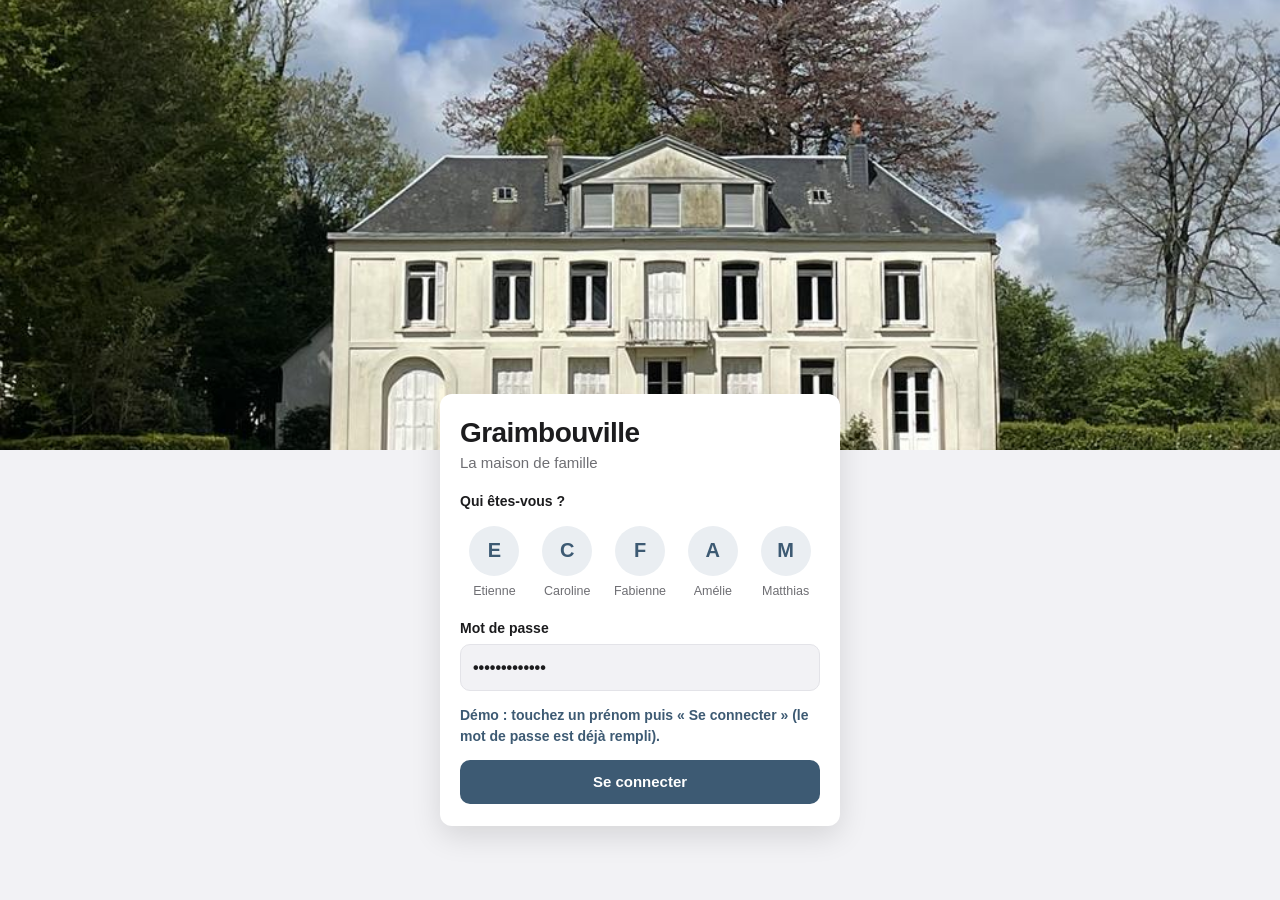
==== commit 78e06236: "Mise à jour de la démo Claude-Session: https://claude.ai/code/session_01G3FZdQPfqVyMpSmkJXqHWS" ====
--- a/index.html
+++ b/index.html
@@ -119,6 +119,22 @@
 .connexion-titre { display: flex; flex-direction: column; gap: 2px; margin-bottom: 4px; }
 .connexion-titre h1 { font-size: 28px; font-weight: 700; letter-spacing: -.02em; }
 .connexion-titre .sous-titre { margin: 0; font-size: 15px; }
+.profils { border: none; margin: 0; padding: 0; min-width: 0; }
+.profils legend { padding: 0; margin-bottom: 10px; }
+.profils-grille { display: grid; grid-template-columns: repeat(5, minmax(0, 1fr)); gap: 4px; }
+.profil {
+  display: flex; flex-direction: column; align-items: center; gap: 6px; min-width: 0;
+  padding: 4px 0; border: none; background: none; cursor: pointer; color: var(--discret);
+}
+.profil-initiale {
+  width: 50px; height: 50px; border-radius: 50%; display: grid; place-items: center;
+  font-size: 20px; font-weight: 600; background: var(--primaire-clair); color: var(--primaire);
+  transition: background .15s, color .15s;
+}
+.profil-nom { font-size: 12.5px; max-width: 100%; overflow: hidden; text-overflow: ellipsis; white-space: nowrap; }
+.profil.choisi { color: var(--texte); font-weight: 600; }
+.profil.choisi .profil-initiale { background: var(--primaire); color: var(--sur-primaire); }
+.profil:focus-visible .profil-initiale { outline: 2px solid var(--primaire); outline-offset: 2px; }
 .formulaire-connexion {
   width: 100%; max-width: 400px; text-align: left; background: var(--carte);
   display: flex; flex-direction: column; gap: 14px; padding: 22px 20px; border-radius: 16px;
@@ -272,7 +288,7 @@
 .avec-bouton { display: flex; gap: 6px; align-items: center; }
 
 .segments { display: flex; gap: 6px; flex-wrap: wrap; }
-.segments label { flex: 1; min-width: 110px; }
+.segments label { flex: 1 1 28%; min-width: 88px; }
 .segments input { position: absolute; opacity: 0; pointer-events: none; width: 1px; }
 .segments span {
   display: block; text-align: center; padding: 11px; border-radius: 10px; cursor: pointer;
@@ -452,15 +468,17 @@
         <h1>Graimbouville</h1>
         <p class="sous-titre">La maison de famille</p>
       </div>
-      <label>Adresse email
-        <input type="email" name="email" autocomplete="username" required>
-      </label>
+      <fieldset class="profils">
+        <legend class="label">Qui êtes-vous ?</legend>
+        <div id="choix-profils" class="profils-grille"></div>
+      </fieldset>
+      <!-- Identifiant caché : aide les téléphones à mémoriser le mot de passe -->
+      <input type="text" name="identifiant" autocomplete="username" hidden>
       <label>Mot de passe
         <input type="password" name="motdepasse" autocomplete="current-password" required>
       </label>
       <p id="erreur-connexion" class="erreur" hidden></p>
       <button type="submit" class="btn primaire large">Se connecter</button>
-      <button type="button" id="btn-oubli" class="btn lien">Mot de passe oublié ?</button>
     </form>
     </div>
   </div>
@@ -508,7 +526,10 @@
 window.GRAIMBOUVILLE_DEMO = true;
 
 const firebaseConfig = { apiKey: "DEMO" };
-const PAYEURS = ["Moi", "Mes parents"];
+const PROFILS = ["Etienne", "Caroline", "Fabienne", "Amélie", "Matthias"].map((prenom) => ({
+  prenom, identifiant: prenom.toLowerCase().normalize("NFD").replace(/[\u0300-\u036f]/g, "") + ".graimbouville@example.com"
+}));
+const PAYEURS = PROFILS.map((p) => p.prenom);
 
 // ---------- Faux Firebase Auth ----------
 let demoUtilisateur = null;
@@ -516,9 +537,9 @@
 function initializeApp(c) { return { c }; }
 function getAuth() { return { get currentUser() { return demoUtilisateur; } }; }
 function onAuthStateChanged(a, cb) { demoAbonnesAuth.push(cb); setTimeout(() => cb(demoUtilisateur), 0); }
-async function signInWithEmailAndPassword(a, email) {
+async function signInWithEmailAndPassword(a, email) { // en démo, tout mot de passe est accepté
   await new Promise((r) => setTimeout(r, 400));
-  demoUtilisateur = { email: email || "demo@graimbouville.fr" };
+  demoUtilisateur = { email: email || PROFILS[0].identifiant };
   demoAbonnesAuth.forEach((s) => s(demoUtilisateur));
 }
 async function signOut() { demoUtilisateur = null; demoAbonnesAuth.forEach((s) => s(null)); }
@@ -617,25 +638,25 @@
     return id;
   };
   const photo = (dataUrl) => ajout("photos", { data: dataUrl });
-  const auteur = { creePar: "demo@graimbouville.fr" };
+  const auteur = { creePar: "Etienne" };
 
   // Dépenses
   const ticket = photo(demoTicket());
   [
-    ["2026-10-24", "Achat de peinture (chambre du haut)", "Achats divers / courses", 45.9, "Moi", ticket],
-    ["2026-10-12", "Ramonage de la cheminée", "Réparations", 85, "Mes parents"],
-    ["2026-10-03", "Facture d'électricité septembre", "Électricité", 38.6, "Mes parents"],
-    ["2026-09-18", "Réparation fuite toiture", "Réparations", 820, "Mes parents"],
-    ["2026-09-05", "Courses d'ouverture (produits ménagers)", "Achats divers / courses", 62.35, "Moi"],
-    ["2026-08-28", "Facture d'eau semestrielle", "Eau", 74.2, "Mes parents"],
-    ["2026-08-14", "Remplacement du ballon d'eau chaude", "Réparations", 1240, "Moi"],
-    ["2026-07-02", "Tondeuse : révision", "Réparations", 95, "Moi"],
-    ["2026-06-15", "Facture d'électricité printemps", "Électricité", 52.1, "Mes parents"],
-    ["2026-03-01", "Assurance habitation 2026", "Assurance", 412.4, "Mes parents"],
-    ["2026-02-10", "Bois de chauffage (2 stères)", "Achats divers / courses", 190, "Moi"],
-    ["2025-12-20", "Facture d'eau semestrielle", "Eau", 68.9, "Mes parents"],
-    ["2025-11-08", "Purge et entretien chaudière", "Réparations", 160, "Mes parents"],
-    ["2025-03-01", "Assurance habitation 2025", "Assurance", 398, "Mes parents"]
+    ["2026-10-24", "Achat de peinture (chambre du haut)", "Achats divers / courses", 45.9, "Matthias", ticket],
+    ["2026-10-12", "Ramonage de la cheminée", "Réparations", 85, "Etienne"],
+    ["2026-10-03", "Facture d'électricité septembre", "Électricité", 38.6, "Fabienne"],
+    ["2026-09-18", "Réparation fuite toiture", "Réparations", 820, "Etienne"],
+    ["2026-09-05", "Courses d'ouverture (produits ménagers)", "Achats divers / courses", 62.35, "Amélie"],
+    ["2026-08-28", "Facture d'eau semestrielle", "Eau", 74.2, "Caroline"],
+    ["2026-08-14", "Remplacement du ballon d'eau chaude", "Réparations", 1240, "Matthias"],
+    ["2026-07-02", "Tondeuse : révision", "Réparations", 95, "Amélie"],
+    ["2026-06-15", "Facture d'électricité printemps", "Électricité", 52.1, "Fabienne"],
+    ["2026-03-01", "Assurance habitation 2026", "Assurance", 412.4, "Etienne"],
+    ["2026-02-10", "Bois de chauffage (2 stères)", "Achats divers / courses", 190, "Caroline"],
+    ["2025-12-20", "Facture d'eau semestrielle", "Eau", 68.9, "Fabienne"],
+    ["2025-11-08", "Purge et entretien chaudière", "Réparations", 160, "Etienne"],
+    ["2025-03-01", "Assurance habitation 2025", "Assurance", 398, "Etienne"]
   ].forEach(([date, libelle, categorie, montant, payeur, photoId]) =>
     ajout("depenses", { date, libelle, categorie, montant, payeur, photoId: photoId || null, notes: "", ...auteur }));
 
@@ -699,10 +720,9 @@
 setTimeout(function interfaceDemo() {
   // Formulaire de connexion pré-rempli
   const form = document.querySelector("#form-connexion");
-  form.email.value = "demo@graimbouville.fr";
   form.motdepasse.value = "demonstration";
   form.querySelector("button[type=submit]").before(
-    h("p", { class: "aide-demo" }, "Version de démonstration : appuyez simplement sur « Se connecter ».")
+    h("p", { class: "aide-demo" }, "Démo : touchez un prénom puis « Se connecter » (le mot de passe est déjà rempli).")
   );
 
   // Bandeau « démo » sous l'en-tête
@@ -726,7 +746,7 @@
     const zone = h("textarea", { id: "avis-texte", rows: 5, maxlength: 3000, placeholder: "Ce qui vous plaît, ce qui manque, ce qui n'est pas clair…" });
     zone.value = brouillon;
     zone.addEventListener("input", () => { brouillon = zone.value; });
-    const qui = h("input", { id: "avis-qui", type: "text", placeholder: "ex : Maman", autocomplete: "off" });
+    const qui = h("input", { id: "avis-qui", type: "text", placeholder: "ex : Caroline", autocomplete: "off", value: profilCourant() });
     const sujet = h("select", { id: "avis-sujet" }, Object.entries(RUBRIQUES).map(([k, v]) => h("option", { value: k }, v)));
     sujet.value = RUBRIQUES[etat.route] ? etat.route : "general";
     const message = h("p", { class: "erreur", hidden: true });
@@ -990,9 +1010,9 @@
 function messageErreur(err) {
   const code = err && err.code ? String(err.code) : "";
   const messages = {
-    "auth/invalid-credential": "Email ou mot de passe incorrect.",
-    "auth/wrong-password": "Email ou mot de passe incorrect.",
-    "auth/user-not-found": "Email ou mot de passe incorrect.",
+    "auth/invalid-credential": "Mot de passe incorrect.",
+    "auth/wrong-password": "Mot de passe incorrect.",
+    "auth/user-not-found": "Ce profil n'a pas encore de compte dans Firebase.",
     "auth/invalid-email": "Adresse email invalide.",
     "auth/user-disabled": "Ce compte a été désactivé.",
     "auth/too-many-requests": "Trop de tentatives. Réessayez dans quelques minutes.",
@@ -1039,6 +1059,12 @@
 }
 
 const emailCourant = () => (auth && auth.currentUser && auth.currentUser.email) || "";
+/** Prénom du profil connecté (ou son adresse si elle n'est pas dans la liste des profils). */
+function profilCourant() {
+  const email = emailCourant().toLowerCase();
+  const p = PROFILS.find((x) => x.identifiant.toLowerCase() === email);
+  return p ? p.prenom : email;
+}
 
 // ---------------------------------------------------------------------
 //  État de l'application
@@ -1126,7 +1152,7 @@
 function enregistrerNouvellePhoto(dataUrl) {
   const ref = doc(collection(db, "photos"));
   cachePhotos.set(ref.id, dataUrl);
-  const promesse = ecrire(setDoc(ref, { data: dataUrl, creePar: emailCourant(), creeLe: serverTimestamp() }));
+  const promesse = ecrire(setDoc(ref, { data: dataUrl, creePar: profilCourant(), creeLe: serverTimestamp() }));
   return { id: ref.id, promesse };
 }
 function supprimerPhoto(id) {
@@ -1526,7 +1552,9 @@
       h("span", { class: "discret" }, liste.length + " dépense" + (liste.length > 1 ? "s" : ""))
     ),
     h("div", { class: "resume-payeurs" },
-      Object.entries(parPayeur).map(([p, m]) => h("div", {}, h("span", {}, p), h("strong", {}, euros(m))))
+      Object.entries(parPayeur)
+        .sort(([a], [b]) => (PAYEURS.indexOf(a) + 1 || 99) - (PAYEURS.indexOf(b) + 1 || 99))
+        .map(([p, m]) => h("div", {}, h("span", {}, p), h("strong", {}, euros(m))))
     )
   );
 
@@ -1573,7 +1601,7 @@
 function formulaireDepense(dep) {
   ouvrirFormulaire({
     titre: dep ? "Modifier la dépense" : "Nouvelle dépense",
-    valeurs: dep ? { ...dep, photo: dep.photoId } : { date: aujourdhui(), payeur: PAYEURS[0], categorie: CATEGORIES[0] },
+    valeurs: dep ? { ...dep, photo: dep.photoId } : { date: aujourdhui(), payeur: PAYEURS.includes(profilCourant()) ? profilCourant() : PAYEURS[0], categorie: CATEGORIES[0] },
     champs: [
       { nom: "date", label: "Date", type: "date", requis: true },
       { nom: "libelle", label: "Intitulé / description", requis: true, placeholder: "ex : Réparation fuite toiture" },
@@ -1600,9 +1628,9 @@
       const ref = dep ? doc(db, "depenses", dep.id) : doc(collection(db, "depenses"));
       const donnees = {
         date: v.date, libelle: v.libelle, categorie: v.categorie, montant, payeur: v.payeur,
-        notes: v.notes, photoId, modifiePar: emailCourant(), modifieLe: serverTimestamp()
+        notes: v.notes, photoId, modifiePar: profilCourant(), modifieLe: serverTimestamp()
       };
-      if (!dep) { donnees.creePar = emailCourant(); donnees.creeLe = serverTimestamp(); }
+      if (!dep) { donnees.creePar = profilCourant(); donnees.creeLe = serverTimestamp(); }
       attentes.push(ecrire(setDoc(ref, donnees, { merge: true })));
       await Promise.all(attentes);
     },
@@ -1725,7 +1753,7 @@
     ],
     onValider: async (v) => {
       const ref = c ? doc(db, "contacts", c.id) : doc(collection(db, "contacts"));
-      await ecrire(setDoc(ref, { ...v, modifiePar: emailCourant(), modifieLe: serverTimestamp() }, { merge: true }));
+      await ecrire(setDoc(ref, { ...v, modifiePar: profilCourant(), modifieLe: serverTimestamp() }, { merge: true }));
       etat.ongletContacts = v.type;
     },
     onSupprimer: c ? () => ecrire(deleteDoc(doc(db, "contacts", c.id))) : null
@@ -1836,7 +1864,7 @@
       if (v.iban) v.iban = v.iban.replace(/\s/g, "").toUpperCase();
       if (v.bic) v.bic = v.bic.replace(/\s/g, "").toUpperCase();
       const ref = e ? doc(db, "coffre", e.id) : doc(collection(db, "coffre"));
-      await ecrire(setDoc(ref, { ...v, type, modifiePar: emailCourant(), modifieLe: serverTimestamp() }, { merge: true }));
+      await ecrire(setDoc(ref, { ...v, type, modifiePar: profilCourant(), modifieLe: serverTimestamp() }, { merge: true }));
     },
     onSupprimer: e ? () => ecrire(deleteDoc(doc(db, "coffre", e.id))) : null
   });
@@ -1947,7 +1975,7 @@
       const ref = e ? doc(db, "procedures", e.id) : doc(collection(db, "procedures"));
       attentes.push(ecrire(setDoc(ref, {
         type: v.type, titre: v.titre, description: v.description, photos, ordre,
-        modifiePar: emailCourant(), modifieLe: serverTimestamp()
+        modifiePar: profilCourant(), modifieLe: serverTimestamp()
       }, { merge: true })));
       await Promise.all(attentes);
       etat.ongletMaison = v.type;
@@ -2030,16 +2058,49 @@
   p.hidden = !message;
 }
 
+let profilChoisi = null;
+
+/** Affiche les 5 profils sur l'écran de connexion. */
+function dessinerProfils() {
+  const zone = $("#choix-profils");
+  const form = $("#form-connexion");
+  zone.replaceChildren(...PROFILS.map((p) => {
+    const choisi = profilChoisi && profilChoisi.prenom === p.prenom;
+    return h("button", {
+      type: "button", class: "profil" + (choisi ? " choisi" : ""), "aria-pressed": choisi ? "true" : "false",
+      onclick: () => {
+        profilChoisi = p;
+        stockageEcrire("dernier-profil", p.prenom);
+        form.identifiant.value = p.identifiant;
+        afficherErreurConnexion("");
+        dessinerProfils();
+        form.motdepasse.focus();
+      }
+    },
+      h("span", { class: "profil-initiale" }, p.prenom.charAt(0)),
+      h("span", { class: "profil-nom" }, p.prenom)
+    );
+  }));
+}
+
 function initialiserConnexion() {
+  // Pré-sélection du dernier profil utilisé sur ce téléphone
+  const dernier = stockageLire("dernier-profil");
+  profilChoisi = PROFILS.find((p) => p.prenom === dernier) || null;
+  if (profilChoisi) $("#form-connexion").identifiant.value = profilChoisi.identifiant;
+  dessinerProfils();
+
   $("#form-connexion").addEventListener("submit", async (e) => {
     e.preventDefault();
     const f = e.target;
     const btn = f.querySelector("button[type=submit]");
+    if (!profilChoisi) { afficherErreurConnexion("Touchez d'abord votre prénom."); return; }
+    if (!f.motdepasse.value) { afficherErreurConnexion("Saisissez le mot de passe."); f.motdepasse.focus(); return; }
     afficherErreurConnexion("");
     btn.disabled = true;
     btn.textContent = "Connexion…";
     try {
-      await signInWithEmailAndPassword(auth, f.email.value.trim(), f.motdepasse.value);
+      await signInWithEmailAndPassword(auth, profilChoisi.identifiant, f.motdepasse.value);
       f.motdepasse.value = "";
     } catch (err) {
       afficherErreurConnexion(messageErreur(err));
@@ -2048,18 +2109,6 @@
       btn.textContent = "Se connecter";
     }
   });
-
-  $("#btn-oubli").addEventListener("click", async () => {
-    const email = $("#form-connexion").email.value.trim();
-    if (!email) { afficherErreurConnexion("Saisissez d'abord votre adresse email ci-dessus."); return; }
-    try {
-      await sendPasswordResetEmail(auth, email);
-      afficherErreurConnexion("");
-      toast("Si ce compte existe, un email de réinitialisation a été envoyé à " + email);
-    } catch (err) {
-      afficherErreurConnexion(messageErreur(err));
-    }
-  });
 }
 
 function ouvrirCompte() {
@@ -2070,18 +2119,10 @@
       h("button", { type: "button", class: "btn-icone", "aria-label": "Fermer", onclick: () => dlg.close() }, ic("croix"))
     ),
     h("div", { class: "formulaire-corps" },
-      h("p", {}, "Connecté en tant que :"),
-      h("p", {}, h("strong", {}, emailCourant())),
+      h("p", {}, "Connecté en tant que ", h("strong", {}, profilCourant())),
       h("p", { class: "discret" }, "Les données sont partagées en temps réel avec toute la famille et restent consultables hors connexion sur ce téléphone.")
     ),
     h("div", { class: "formulaire-pied" },
-      h("button", {
-        type: "button", class: "btn secondaire",
-        onclick: async () => {
-          try { await sendPasswordResetEmail(auth, emailCourant()); toast("Email de changement de mot de passe envoyé"); }
-          catch (err) { toast(messageErreur(err), true); }
-        }
-      }, "Changer mon mot de passe"),
       h("span", { class: "espace" }),
       h("button", {
         type: "button", class: "btn danger",
